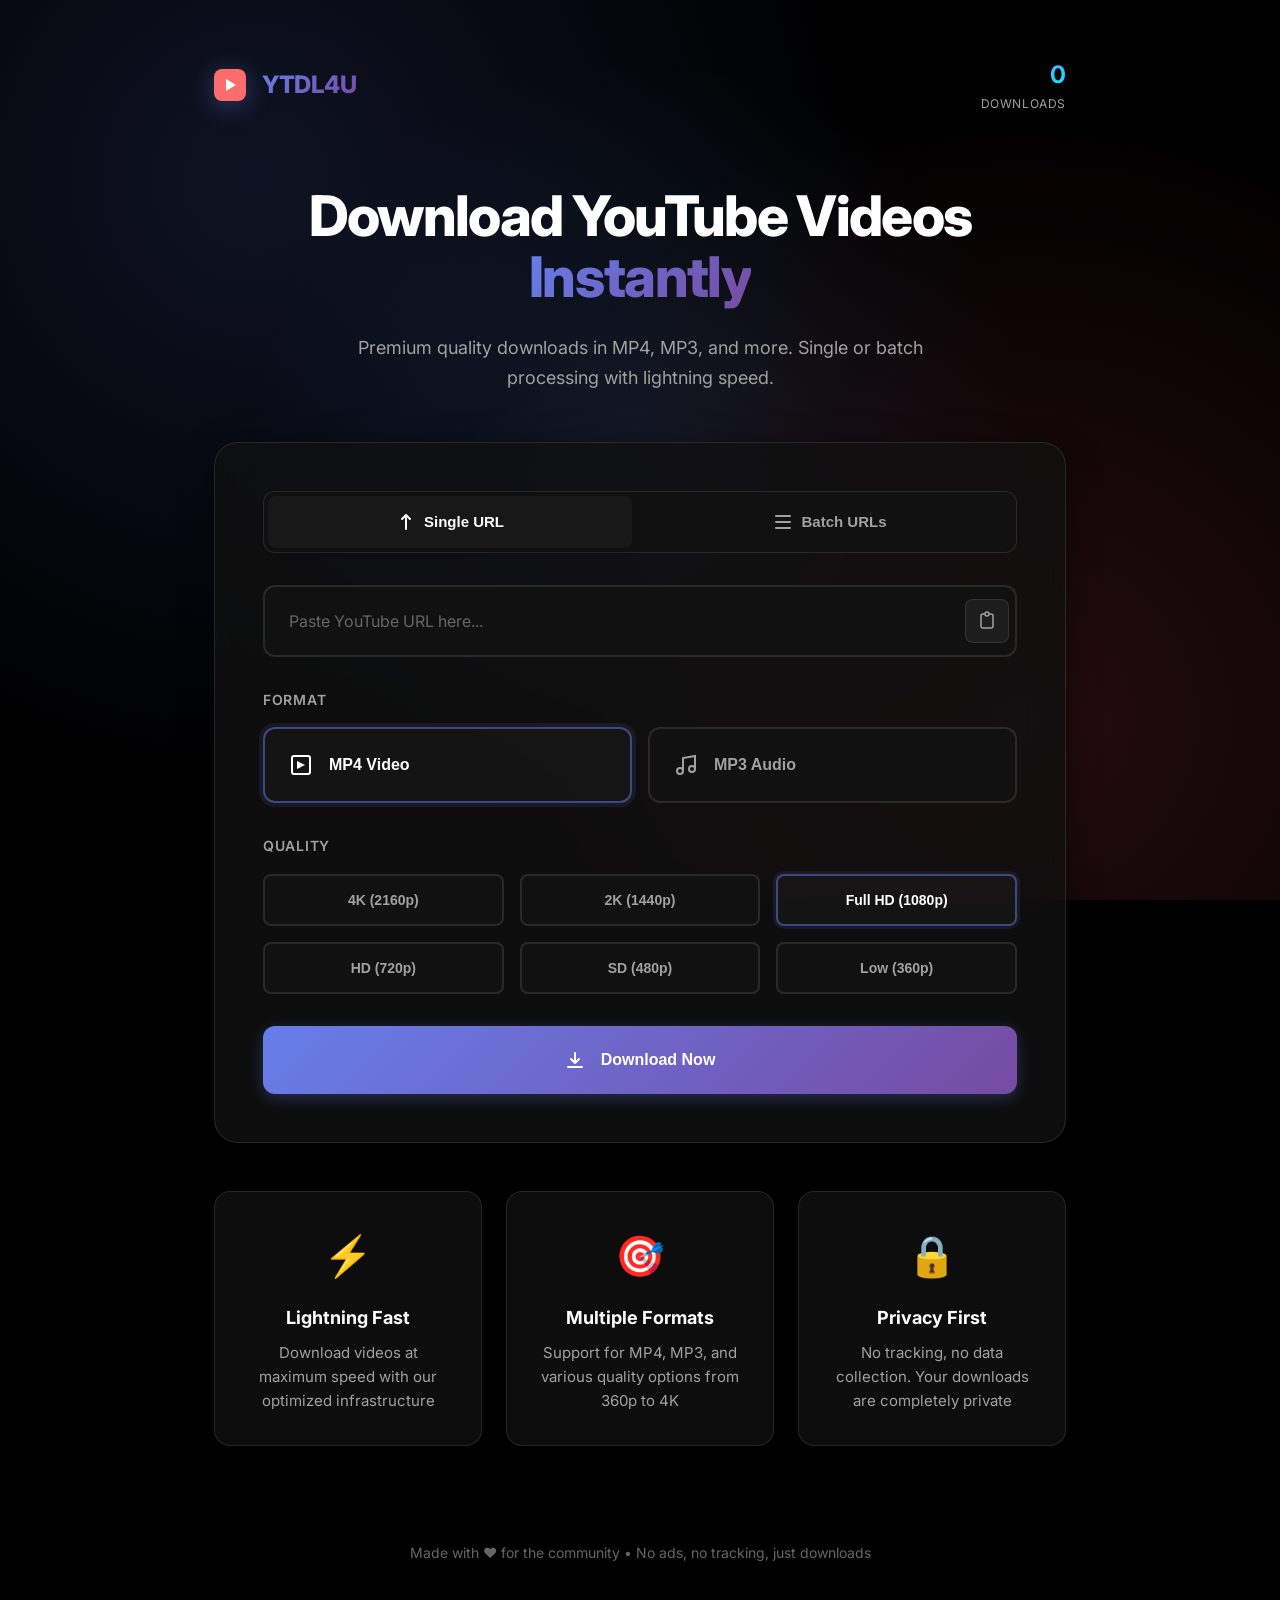
==== index.html @ 6db3d42a "Initial commit: YTDL4U YouTube Downloader" ====
<!DOCTYPE html>
<html lang="en">
<head>
    <meta charset="UTF-8">
    <meta name="viewport" content="width=device-width, initial-scale=1.0">
    <title>YTDL4U - Premium YouTube Downloader</title>
    <meta name="description" content="Download YouTube videos in multiple formats with our premium, fast, and free YouTube downloader. Support for MP4, MP3, and more.">
    <link rel="stylesheet" href="styles.css">
    <link rel="preconnect" href="https://fonts.googleapis.com">
    <link rel="preconnect" href="https://fonts.gstatic.com" crossorigin>
    <link href="https://fonts.googleapis.com/css2?family=Inter:wght@300;400;500;600;700;800&display=swap" rel="stylesheet">
</head>
<body>
    <!-- Background gradient -->
    <div class="gradient-bg"></div>
    
    <!-- Main container -->
    <div class="container">
        <!-- Header -->
        <header class="header">
            <div class="logo">
                <svg width="32" height="32" viewBox="0 0 32 32" fill="none" xmlns="http://www.w3.org/2000/svg">
                    <rect width="32" height="32" rx="8" fill="url(#logo-gradient)"/>
                    <path d="M12 10L22 16L12 22V10Z" fill="white"/>
                    <defs>
                        <linearGradient id="logo-gradient" x1="0" y1="0" x2="32" y2="32">
                            <stop stop-color="#FF6B6B"/>
                            <stop offset="1" stop-color="#4ECDC4"/>
                        </linearGradient>
                    </defs>
                </svg>
                <span class="logo-text">YTDL4U</span>
            </div>
            <div class="header-stats">
                <div class="stat">
                    <span class="stat-value" id="total-downloads">0</span>
                    <span class="stat-label">Downloads</span>
                </div>
            </div>
        </header>

        <!-- Hero section -->
        <section class="hero">
            <h1 class="hero-title">
                Download YouTube Videos
                <span class="gradient-text">Instantly</span>
            </h1>
            <p class="hero-subtitle">
                Premium quality downloads in MP4, MP3, and more. Single or batch processing with lightning speed.
            </p>
        </section>

        <!-- Main card -->
        <div class="main-card">
            <!-- Tab switcher -->
            <div class="tab-switcher">
                <button class="tab-btn active" data-tab="single" id="single-tab">
                    <svg width="20" height="20" viewBox="0 0 20 20" fill="none">
                        <path d="M10 3V17M10 3L6 7M10 3L14 7" stroke="currentColor" stroke-width="2" stroke-linecap="round" stroke-linejoin="round"/>
                    </svg>
                    Single URL
                </button>
                <button class="tab-btn" data-tab="batch" id="batch-tab">
                    <svg width="20" height="20" viewBox="0 0 20 20" fill="none">
                        <path d="M3 4H17M3 10H17M3 16H17" stroke="currentColor" stroke-width="2" stroke-linecap="round"/>
                    </svg>
                    Batch URLs
                </button>
            </div>

            <!-- Single URL tab content -->
            <div class="tab-content active" id="single-content">
                <div class="input-group">
                    <input 
                        type="text" 
                        class="url-input" 
                        id="single-url"
                        placeholder="Paste YouTube URL here..."
                        autocomplete="off"
                    >
                    <button class="paste-btn" id="paste-btn">
                        <svg width="20" height="20" viewBox="0 0 20 20" fill="none">
                            <path d="M8 3H6C4.89543 3 4 3.89543 4 5V15C4 16.1046 4.89543 17 6 17H14C15.1046 17 16 16.1046 16 15V5C16 3.89543 15.1046 3 14 3H12M8 3C8 4.10457 8.89543 5 10 5C11.1046 5 12 4.10457 12 3M8 3C8 1.89543 8.89543 1 10 1C11.1046 1 12 1.89543 12 3" stroke="currentColor" stroke-width="1.5" stroke-linecap="round"/>
                        </svg>
                    </button>
                </div>

                <div class="format-selector">
                    <label class="format-label">Format</label>
                    <div class="format-grid">
                        <button class="format-btn active" data-format="mp4">
                            <svg width="24" height="24" viewBox="0 0 24 24" fill="none">
                                <rect x="3" y="3" width="18" height="18" rx="2" stroke="currentColor" stroke-width="2"/>
                                <path d="M8 8L16 12L8 16V8Z" fill="currentColor"/>
                            </svg>
                            <span>MP4 Video</span>
                        </button>
                        <button class="format-btn" data-format="mp3">
                            <svg width="24" height="24" viewBox="0 0 24 24" fill="none">
                                <path d="M9 18V5L21 3V16M9 18C9 19.6569 7.65685 21 6 21C4.34315 21 3 19.6569 3 18C3 16.3431 4.34315 15 6 15C7.65685 15 9 16.3431 9 18ZM21 16C21 17.6569 19.6569 19 18 19C16.3431 19 15 17.6569 15 16C15 14.3431 16.3431 13 18 13C19.6569 13 21 14.3431 21 16Z" stroke="currentColor" stroke-width="2"/>
                            </svg>
                            <span>MP3 Audio</span>
                        </button>
                    </div>
                </div>

                <div class="quality-selector" id="quality-selector">
                    <label class="format-label">Quality</label>
                    <div class="quality-grid">
                        <button class="quality-btn" data-quality="2160">4K (2160p)</button>
                        <button class="quality-btn" data-quality="1440">2K (1440p)</button>
                        <button class="quality-btn active" data-quality="1080">Full HD (1080p)</button>
                        <button class="quality-btn" data-quality="720">HD (720p)</button>
                        <button class="quality-btn" data-quality="480">SD (480p)</button>
                        <button class="quality-btn" data-quality="360">Low (360p)</button>
                    </div>
                </div>

                <div class="audio-quality-selector hidden" id="audio-quality-selector">
                    <label class="format-label">Audio Quality</label>
                    <div class="quality-grid">
                        <button class="quality-btn active" data-audio-quality="320">320 kbps</button>
                        <button class="quality-btn" data-audio-quality="256">256 kbps</button>
                        <button class="quality-btn" data-audio-quality="192">192 kbps</button>
                        <button class="quality-btn" data-audio-quality="128">128 kbps</button>
                    </div>
                </div>

                <button class="download-btn" id="single-download-btn">
                    <svg width="20" height="20" viewBox="0 0 20 20" fill="none">
                        <path d="M10 3V13M10 13L6 9M10 13L14 9M3 17H17" stroke="currentColor" stroke-width="2" stroke-linecap="round" stroke-linejoin="round"/>
                    </svg>
                    Download Now
                </button>
            </div>

            <!-- Batch URLs tab content -->
            <div class="tab-content" id="batch-content">
                <div class="input-group">
                    <textarea 
                        class="url-textarea" 
                        id="batch-urls"
                        placeholder="Paste multiple YouTube URLs (one per line)..."
                        rows="6"
                    ></textarea>
                </div>

                <div class="format-selector">
                    <label class="format-label">Format</label>
                    <div class="format-grid">
                        <button class="format-btn active" data-format="mp4" data-batch="true">
                            <svg width="24" height="24" viewBox="0 0 24 24" fill="none">
                                <rect x="3" y="3" width="18" height="18" rx="2" stroke="currentColor" stroke-width="2"/>
                                <path d="M8 8L16 12L8 16V8Z" fill="currentColor"/>
                            </svg>
                            <span>MP4 Video</span>
                        </button>
                        <button class="format-btn" data-format="mp3" data-batch="true">
                            <svg width="24" height="24" viewBox="0 0 24 24" fill="none">
                                <path d="M9 18V5L21 3V16M9 18C9 19.6569 7.65685 21 6 21C4.34315 21 3 19.6569 3 18C3 16.3431 4.34315 15 6 15C7.65685 15 9 16.3431 9 18ZM21 16C21 17.6569 19.6569 19 18 19C16.3431 19 15 17.6569 15 16C15 14.3431 16.3431 13 18 13C19.6569 13 21 14.3431 21 16Z" stroke="currentColor" stroke-width="2"/>
                            </svg>
                            <span>MP3 Audio</span>
                        </button>
                    </div>
                </div>

                <div class="quality-selector" id="batch-quality-selector">
                    <label class="format-label">Quality</label>
                    <div class="quality-grid">
                        <button class="quality-btn active" data-quality="1080" data-batch="true">Full HD (1080p)</button>
                        <button class="quality-btn" data-quality="720" data-batch="true">HD (720p)</button>
                        <button class="quality-btn" data-quality="480" data-batch="true">SD (480p)</button>
                    </div>
                </div>

                <button class="download-btn" id="batch-download-btn">
                    <svg width="20" height="20" viewBox="0 0 20 20" fill="none">
                        <path d="M10 3V13M10 13L6 9M10 13L14 9M3 17H17" stroke="currentColor" stroke-width="2" stroke-linecap="round" stroke-linejoin="round"/>
                    </svg>
                    Download All
                </button>
            </div>
        </div>

        <!-- Download queue -->
        <div class="download-queue hidden" id="download-queue">
            <h3 class="queue-title">Download Queue</h3>
            <div class="queue-items" id="queue-items">
                <!-- Queue items will be added dynamically -->
            </div>
        </div>

        <!-- Features section -->
        <section class="features">
            <div class="feature-card">
                <div class="feature-icon">⚡</div>
                <h3>Lightning Fast</h3>
                <p>Download videos at maximum speed with our optimized infrastructure</p>
            </div>
            <div class="feature-card">
                <div class="feature-icon">🎯</div>
                <h3>Multiple Formats</h3>
                <p>Support for MP4, MP3, and various quality options from 360p to 4K</p>
            </div>
            <div class="feature-card">
                <div class="feature-icon">🔒</div>
                <h3>Privacy First</h3>
                <p>No tracking, no data collection. Your downloads are completely private</p>
            </div>
        </section>

        <!-- Footer -->
        <footer class="footer">
            <p>Made with ❤️ for the community • No ads, no tracking, just downloads</p>
        </footer>
    </div>

    <!-- Toast notifications -->
    <div class="toast-container" id="toast-container"></div>

    <script src="app.js"></script>
</body>
</html>
---- styles.css ----
/* ===== CSS Variables & Reset ===== */
:root {
    /* Colors - Vercel inspired */
    --bg-primary: #000000;
    --bg-secondary: #0a0a0a;
    --bg-tertiary: #111111;
    --text-primary: #ffffff;
    --text-secondary: #a1a1a1;
    --text-tertiary: #666666;
    
    /* Accent colors */
    --accent-primary: #0070f3;
    --accent-secondary: #7928ca;
    --accent-gradient: linear-gradient(135deg, #667eea 0%, #764ba2 100%);
    --accent-gradient-2: linear-gradient(135deg, #f093fb 0%, #f5576c 100%);
    --accent-gradient-3: linear-gradient(135deg, #4facfe 0%, #00f2fe 100%);
    
    /* UI Elements */
    --border-color: rgba(255, 255, 255, 0.1);
    --hover-bg: rgba(255, 255, 255, 0.05);
    --card-bg: rgba(17, 17, 17, 0.8);
    --glass-bg: rgba(255, 255, 255, 0.03);
    
    /* Shadows */
    --shadow-sm: 0 2px 8px rgba(0, 0, 0, 0.3);
    --shadow-md: 0 4px 16px rgba(0, 0, 0, 0.4);
    --shadow-lg: 0 8px 32px rgba(0, 0, 0, 0.5);
    --shadow-glow: 0 0 40px rgba(102, 126, 234, 0.3);
    
    /* Spacing */
    --spacing-xs: 0.5rem;
    --spacing-sm: 1rem;
    --spacing-md: 1.5rem;
    --spacing-lg: 2rem;
    --spacing-xl: 3rem;
    
    /* Border radius */
    --radius-sm: 8px;
    --radius-md: 12px;
    --radius-lg: 16px;
    --radius-xl: 24px;
    
    /* Transitions */
    --transition-fast: 150ms cubic-bezier(0.4, 0, 0.2, 1);
    --transition-base: 250ms cubic-bezier(0.4, 0, 0.2, 1);
    --transition-slow: 350ms cubic-bezier(0.4, 0, 0.2, 1);
}

* {
    margin: 0;
    padding: 0;
    box-sizing: border-box;
}

body {
    font-family: 'Inter', -apple-system, BlinkMacSystemFont, 'Segoe UI', sans-serif;
    background: var(--bg-primary);
    color: var(--text-primary);
    line-height: 1.6;
    overflow-x: hidden;
    min-height: 100vh;
}

/* ===== Animated Background ===== */
.gradient-bg {
    position: fixed;
    top: 0;
    left: 0;
    width: 100%;
    height: 100%;
    z-index: -1;
    background: 
        radial-gradient(circle at 20% 20%, rgba(102, 126, 234, 0.15) 0%, transparent 50%),
        radial-gradient(circle at 80% 80%, rgba(245, 87, 108, 0.15) 0%, transparent 50%),
        radial-gradient(circle at 50% 50%, rgba(79, 172, 254, 0.1) 0%, transparent 50%);
    animation: gradientShift 15s ease infinite;
}

@keyframes gradientShift {
    0%, 100% { opacity: 1; }
    50% { opacity: 0.8; }
}

/* ===== Container ===== */
.container {
    max-width: 900px;
    margin: 0 auto;
    padding: var(--spacing-lg) var(--spacing-md);
}

/* ===== Header ===== */
.header {
    display: flex;
    justify-content: space-between;
    align-items: center;
    margin-bottom: var(--spacing-xl);
    padding: var(--spacing-md) 0;
}

.logo {
    display: flex;
    align-items: center;
    gap: var(--spacing-sm);
}

.logo svg {
    filter: drop-shadow(0 4px 12px rgba(102, 126, 234, 0.4));
    animation: logoFloat 3s ease-in-out infinite;
}

@keyframes logoFloat {
    0%, 100% { transform: translateY(0px); }
    50% { transform: translateY(-5px); }
}

.logo-text {
    font-size: 1.5rem;
    font-weight: 800;
    background: var(--accent-gradient);
    -webkit-background-clip: text;
    -webkit-text-fill-color: transparent;
    background-clip: text;
    letter-spacing: -0.02em;
}

.header-stats {
    display: flex;
    gap: var(--spacing-md);
}

.stat {
    display: flex;
    flex-direction: column;
    align-items: flex-end;
}

.stat-value {
    font-size: 1.5rem;
    font-weight: 700;
    background: var(--accent-gradient-3);
    -webkit-background-clip: text;
    -webkit-text-fill-color: transparent;
    background-clip: text;
}

.stat-label {
    font-size: 0.75rem;
    color: var(--text-secondary);
    text-transform: uppercase;
    letter-spacing: 0.05em;
}

/* ===== Hero Section ===== */
.hero {
    text-align: center;
    margin-bottom: var(--spacing-xl);
}

.hero-title {
    font-size: clamp(2rem, 5vw, 3.5rem);
    font-weight: 800;
    line-height: 1.1;
    margin-bottom: var(--spacing-md);
    letter-spacing: -0.03em;
}

.gradient-text {
    background: var(--accent-gradient);
    -webkit-background-clip: text;
    -webkit-text-fill-color: transparent;
    background-clip: text;
    display: inline-block;
    animation: gradientFlow 3s ease infinite;
}

@keyframes gradientFlow {
    0%, 100% { filter: hue-rotate(0deg); }
    50% { filter: hue-rotate(20deg); }
}

.hero-subtitle {
    font-size: 1.125rem;
    color: var(--text-secondary);
    max-width: 600px;
    margin: 0 auto;
    line-height: 1.7;
}

/* ===== Main Card ===== */
.main-card {
    background: var(--card-bg);
    backdrop-filter: blur(20px);
    border: 1px solid var(--border-color);
    border-radius: var(--radius-xl);
    padding: var(--spacing-xl);
    box-shadow: var(--shadow-lg);
    margin-bottom: var(--spacing-lg);
    transition: all var(--transition-slow);
}

.main-card:hover {
    border-color: rgba(255, 255, 255, 0.15);
    box-shadow: var(--shadow-lg), var(--shadow-glow);
}

/* ===== Tab Switcher ===== */
.tab-switcher {
    display: flex;
    gap: var(--spacing-sm);
    margin-bottom: var(--spacing-lg);
    padding: 4px;
    background: var(--bg-tertiary);
    border-radius: var(--radius-md);
    border: 1px solid var(--border-color);
}

.tab-btn {
    flex: 1;
    display: flex;
    align-items: center;
    justify-content: center;
    gap: var(--spacing-xs);
    padding: var(--spacing-sm) var(--spacing-md);
    background: transparent;
    color: var(--text-secondary);
    border: none;
    border-radius: var(--radius-sm);
    font-size: 0.9375rem;
    font-weight: 600;
    cursor: pointer;
    transition: all var(--transition-base);
    position: relative;
}

.tab-btn:hover {
    color: var(--text-primary);
    background: var(--hover-bg);
}

.tab-btn.active {
    background: var(--glass-bg);
    color: var(--text-primary);
    box-shadow: 0 2px 8px rgba(0, 0, 0, 0.2);
}

.tab-btn svg {
    transition: transform var(--transition-base);
}

.tab-btn:hover svg {
    transform: scale(1.1);
}

/* ===== Tab Content ===== */
.tab-content {
    display: none;
    animation: fadeIn var(--transition-base);
}

.tab-content.active {
    display: block;
}

@keyframes fadeIn {
    from { opacity: 0; transform: translateY(10px); }
    to { opacity: 1; transform: translateY(0); }
}

/* ===== Input Groups ===== */
.input-group {
    position: relative;
    margin-bottom: var(--spacing-lg);
}

.url-input {
    width: 100%;
    padding: var(--spacing-md);
    padding-right: 60px;
    background: var(--bg-tertiary);
    border: 2px solid var(--border-color);
    border-radius: var(--radius-md);
    color: var(--text-primary);
    font-size: 1rem;
    font-family: inherit;
    transition: all var(--transition-base);
}

.url-input:focus {
    outline: none;
    border-color: rgba(102, 126, 234, 0.5);
    box-shadow: 0 0 0 4px rgba(102, 126, 234, 0.1);
}

.url-input::placeholder {
    color: var(--text-tertiary);
}

.paste-btn {
    position: absolute;
    right: 8px;
    top: 50%;
    transform: translateY(-50%);
    width: 44px;
    height: 44px;
    display: flex;
    align-items: center;
    justify-content: center;
    background: var(--hover-bg);
    border: 1px solid var(--border-color);
    border-radius: var(--radius-sm);
    color: var(--text-secondary);
    cursor: pointer;
    transition: all var(--transition-base);
}

.paste-btn:hover {
    background: var(--glass-bg);
    color: var(--text-primary);
    border-color: rgba(255, 255, 255, 0.2);
}

.url-textarea {
    width: 100%;
    padding: var(--spacing-md);
    background: var(--bg-tertiary);
    border: 2px solid var(--border-color);
    border-radius: var(--radius-md);
    color: var(--text-primary);
    font-size: 1rem;
    font-family: inherit;
    resize: vertical;
    min-height: 150px;
    transition: all var(--transition-base);
}

.url-textarea:focus {
    outline: none;
    border-color: rgba(102, 126, 234, 0.5);
    box-shadow: 0 0 0 4px rgba(102, 126, 234, 0.1);
}

.url-textarea::placeholder {
    color: var(--text-tertiary);
}

/* ===== Format Selector ===== */
.format-selector {
    margin-bottom: var(--spacing-lg);
}

.format-label {
    display: block;
    font-size: 0.875rem;
    font-weight: 600;
    color: var(--text-secondary);
    margin-bottom: var(--spacing-sm);
    text-transform: uppercase;
    letter-spacing: 0.05em;
}

.format-grid {
    display: grid;
    grid-template-columns: repeat(2, 1fr);
    gap: var(--spacing-sm);
}

.format-btn {
    display: flex;
    align-items: center;
    gap: var(--spacing-sm);
    padding: var(--spacing-md);
    background: var(--bg-tertiary);
    border: 2px solid var(--border-color);
    border-radius: var(--radius-md);
    color: var(--text-secondary);
    font-size: 1rem;
    font-weight: 600;
    cursor: pointer;
    transition: all var(--transition-base);
}

.format-btn:hover {
    background: var(--hover-bg);
    border-color: rgba(255, 255, 255, 0.2);
    color: var(--text-primary);
    transform: translateY(-2px);
}

.format-btn.active {
    background: var(--glass-bg);
    border-color: rgba(102, 126, 234, 0.5);
    color: var(--text-primary);
    box-shadow: 0 0 0 4px rgba(102, 126, 234, 0.1);
}

.format-btn svg {
    transition: transform var(--transition-base);
}

.format-btn:hover svg {
    transform: scale(1.1);
}

/* ===== Quality Selector ===== */
.quality-selector,
.audio-quality-selector {
    margin-bottom: var(--spacing-lg);
    transition: all var(--transition-base);
}

.quality-selector.hidden,
.audio-quality-selector.hidden {
    display: none;
}

.quality-grid {
    display: grid;
    grid-template-columns: repeat(3, 1fr);
    gap: var(--spacing-sm);
}

.quality-btn {
    padding: var(--spacing-sm) var(--spacing-md);
    background: var(--bg-tertiary);
    border: 2px solid var(--border-color);
    border-radius: var(--radius-sm);
    color: var(--text-secondary);
    font-size: 0.875rem;
    font-weight: 600;
    cursor: pointer;
    transition: all var(--transition-base);
}

.quality-btn:hover {
    background: var(--hover-bg);
    border-color: rgba(255, 255, 255, 0.2);
    color: var(--text-primary);
    transform: translateY(-2px);
}

.quality-btn.active {
    background: var(--glass-bg);
    border-color: rgba(102, 126, 234, 0.5);
    color: var(--text-primary);
    box-shadow: 0 0 0 3px rgba(102, 126, 234, 0.1);
}

/* ===== Download Button ===== */
.download-btn {
    width: 100%;
    display: flex;
    align-items: center;
    justify-content: center;
    gap: var(--spacing-sm);
    padding: var(--spacing-md) var(--spacing-lg);
    background: var(--accent-gradient);
    border: none;
    border-radius: var(--radius-md);
    color: white;
    font-size: 1rem;
    font-weight: 700;
    cursor: pointer;
    transition: all var(--transition-base);
    box-shadow: 0 4px 16px rgba(102, 126, 234, 0.3);
    position: relative;
    overflow: hidden;
}

.download-btn::before {
    content: '';
    position: absolute;
    top: 0;
    left: -100%;
    width: 100%;
    height: 100%;
    background: linear-gradient(90deg, transparent, rgba(255, 255, 255, 0.2), transparent);
    transition: left var(--transition-slow);
}

.download-btn:hover::before {
    left: 100%;
}

.download-btn:hover {
    transform: translateY(-2px);
    box-shadow: 0 8px 24px rgba(102, 126, 234, 0.4);
}

.download-btn:active {
    transform: translateY(0);
}

.download-btn svg {
    transition: transform var(--transition-base);
}

.download-btn:hover svg {
    transform: translateY(2px);
}

.download-btn:disabled {
    opacity: 0.6;
    cursor: not-allowed;
    transform: none;
}

/* ===== Download Queue ===== */
.download-queue {
    background: var(--card-bg);
    backdrop-filter: blur(20px);
    border: 1px solid var(--border-color);
    border-radius: var(--radius-xl);
    padding: var(--spacing-lg);
    margin-bottom: var(--spacing-lg);
    animation: slideUp var(--transition-base);
}

.download-queue.hidden {
    display: none;
}

@keyframes slideUp {
    from { opacity: 0; transform: translateY(20px); }
    to { opacity: 1; transform: translateY(0); }
}

.queue-title {
    font-size: 1.25rem;
    font-weight: 700;
    margin-bottom: var(--spacing-md);
    color: var(--text-primary);
}

.queue-items {
    display: flex;
    flex-direction: column;
    gap: var(--spacing-sm);
}

.queue-item {
    display: flex;
    align-items: center;
    gap: var(--spacing-md);
    padding: var(--spacing-md);
    background: var(--bg-tertiary);
    border: 1px solid var(--border-color);
    border-radius: var(--radius-md);
    transition: all var(--transition-base);
}

.queue-item:hover {
    background: var(--hover-bg);
    border-color: rgba(255, 255, 255, 0.2);
}

.queue-item-icon {
    width: 40px;
    height: 40px;
    display: flex;
    align-items: center;
    justify-content: center;
    background: var(--glass-bg);
    border-radius: var(--radius-sm);
    flex-shrink: 0;
}

.queue-item-info {
    flex: 1;
    min-width: 0;
}

.queue-item-title {
    font-size: 0.9375rem;
    font-weight: 600;
    color: var(--text-primary);
    white-space: nowrap;
    overflow: hidden;
    text-overflow: ellipsis;
    margin-bottom: 4px;
}

.queue-item-meta {
    font-size: 0.8125rem;
    color: var(--text-tertiary);
}

.queue-item-progress {
    width: 100%;
    height: 4px;
    background: var(--bg-secondary);
    border-radius: 2px;
    overflow: hidden;
    margin-top: var(--spacing-xs);
}

.queue-item-progress-bar {
    height: 100%;
    background: var(--accent-gradient);
    border-radius: 2px;
    transition: width var(--transition-base);
}

.queue-item-status {
    display: flex;
    align-items: center;
    gap: var(--spacing-xs);
    font-size: 0.8125rem;
    font-weight: 600;
    color: var(--text-secondary);
    flex-shrink: 0;
}

.status-dot {
    width: 8px;
    height: 8px;
    border-radius: 50%;
    background: var(--text-tertiary);
    animation: pulse 2s ease-in-out infinite;
}

.status-dot.downloading {
    background: #4facfe;
}

.status-dot.completed {
    background: #52c41a;
    animation: none;
}

.status-dot.error {
    background: #ff4d4f;
    animation: none;
}

@keyframes pulse {
    0%, 100% { opacity: 1; }
    50% { opacity: 0.5; }
}

/* ===== Features Section ===== */
.features {
    display: grid;
    grid-template-columns: repeat(auto-fit, minmax(250px, 1fr));
    gap: var(--spacing-md);
    margin: var(--spacing-xl) 0;
}

.feature-card {
    padding: var(--spacing-lg);
    background: var(--card-bg);
    backdrop-filter: blur(20px);
    border: 1px solid var(--border-color);
    border-radius: var(--radius-lg);
    text-align: center;
    transition: all var(--transition-base);
}

.feature-card:hover {
    transform: translateY(-4px);
    border-color: rgba(255, 255, 255, 0.2);
    box-shadow: var(--shadow-md);
}

.feature-icon {
    font-size: 2.5rem;
    margin-bottom: var(--spacing-sm);
    animation: iconFloat 3s ease-in-out infinite;
}

.feature-card:nth-child(2) .feature-icon {
    animation-delay: 0.5s;
}

.feature-card:nth-child(3) .feature-icon {
    animation-delay: 1s;
}

@keyframes iconFloat {
    0%, 100% { transform: translateY(0px); }
    50% { transform: translateY(-8px); }
}

.feature-card h3 {
    font-size: 1.125rem;
    font-weight: 700;
    margin-bottom: var(--spacing-xs);
    color: var(--text-primary);
}

.feature-card p {
    font-size: 0.9375rem;
    color: var(--text-secondary);
    line-height: 1.6;
}

/* ===== Footer ===== */
.footer {
    text-align: center;
    padding: var(--spacing-xl) 0;
    color: var(--text-tertiary);
    font-size: 0.875rem;
}

/* ===== Toast Notifications ===== */
.toast-container {
    position: fixed;
    top: var(--spacing-lg);
    right: var(--spacing-lg);
    z-index: 1000;
    display: flex;
    flex-direction: column;
    gap: var(--spacing-sm);
}

.toast {
    min-width: 300px;
    padding: var(--spacing-md) var(--spacing-lg);
    background: var(--card-bg);
    backdrop-filter: blur(20px);
    border: 1px solid var(--border-color);
    border-radius: var(--radius-md);
    box-shadow: var(--shadow-lg);
    display: flex;
    align-items: center;
    gap: var(--spacing-sm);
    animation: slideInRight var(--transition-base);
}

@keyframes slideInRight {
    from { opacity: 0; transform: translateX(100px); }
    to { opacity: 1; transform: translateX(0); }
}

.toast.success {
    border-left: 4px solid #52c41a;
}

.toast.error {
    border-left: 4px solid #ff4d4f;
}

.toast.info {
    border-left: 4px solid #4facfe;
}

.toast-icon {
    font-size: 1.25rem;
}

.toast-message {
    flex: 1;
    font-size: 0.9375rem;
    color: var(--text-primary);
}

/* ===== Responsive Design ===== */
@media (max-width: 768px) {
    .container {
        padding: var(--spacing-md) var(--spacing-sm);
    }
    
    .hero-title {
        font-size: 2rem;
    }
    
    .hero-subtitle {
        font-size: 1rem;
    }
    
    .main-card {
        padding: var(--spacing-lg);
    }
    
    .format-grid {
        grid-template-columns: 1fr;
    }
    
    .quality-grid {
        grid-template-columns: repeat(2, 1fr);
    }
    
    .features {
        grid-template-columns: 1fr;
    }
    
    .toast-container {
        left: var(--spacing-sm);
        right: var(--spacing-sm);
    }
    
    .toast {
        min-width: auto;
    }
}

@media (max-width: 480px) {
    .header {
        flex-direction: column;
        gap: var(--spacing-md);
        text-align: center;
    }
    
    .header-stats {
        width: 100%;
        justify-content: center;
    }
    
    .tab-btn {
        font-size: 0.875rem;
        padding: var(--spacing-xs) var(--spacing-sm);
    }
    
    .quality-grid {
        grid-template-columns: 1fr;
    }
}
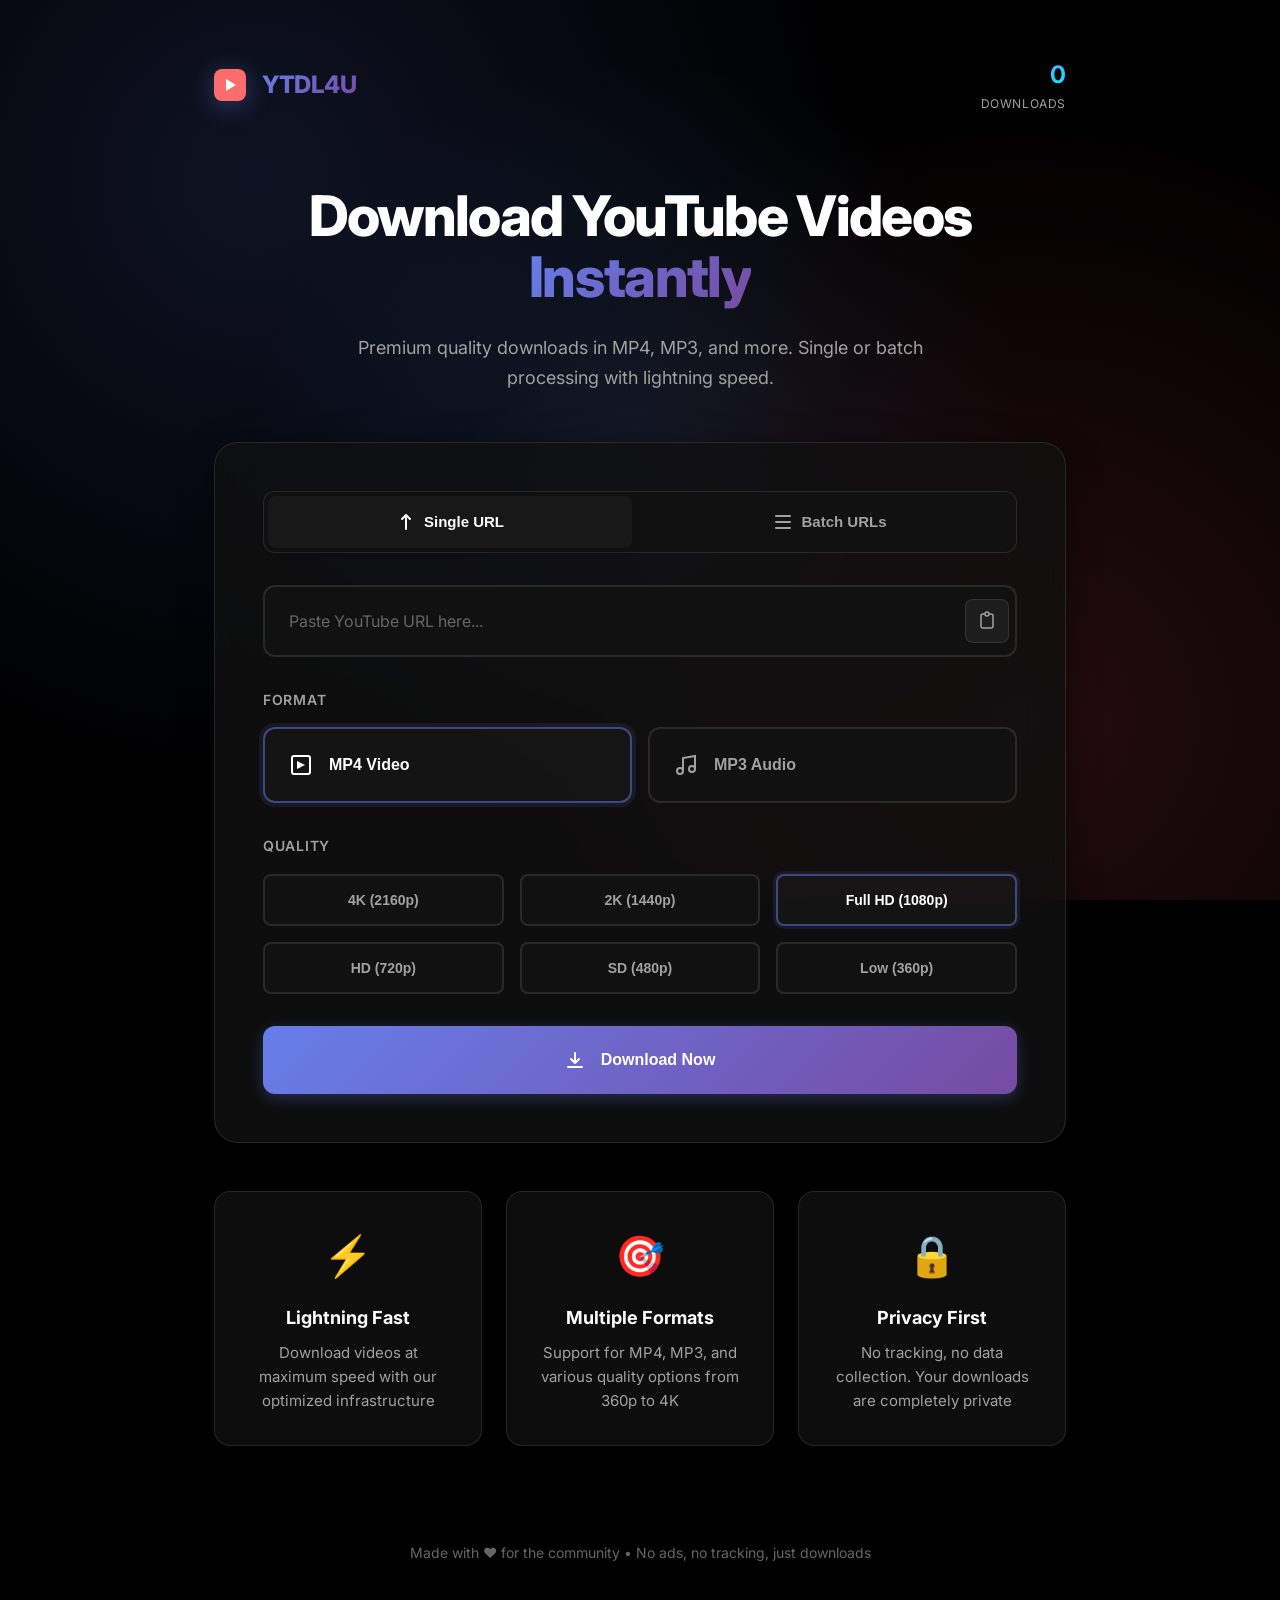
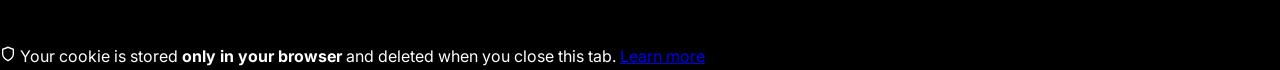
==== commit 90eff897: "Integrate bookmarklet authentication modal into frontend" ====
--- a/index.html
+++ b/index.html
@@ -1,31 +1,35 @@
 <!DOCTYPE html>
 <html lang="en">
+
 <head>
     <meta charset="UTF-8">
     <meta name="viewport" content="width=device-width, initial-scale=1.0">
     <title>YTDL4U - Premium YouTube Downloader</title>
-    <meta name="description" content="Download YouTube videos in multiple formats with our premium, fast, and free YouTube downloader. Support for MP4, MP3, and more.">
+    <meta name="description"
+        content="Download YouTube videos in multiple formats with our premium, fast, and free YouTube downloader. Support for MP4, MP3, and more.">
     <link rel="stylesheet" href="styles.css">
     <link rel="preconnect" href="https://fonts.googleapis.com">
     <link rel="preconnect" href="https://fonts.gstatic.com" crossorigin>
-    <link href="https://fonts.googleapis.com/css2?family=Inter:wght@300;400;500;600;700;800&display=swap" rel="stylesheet">
+    <link href="https://fonts.googleapis.com/css2?family=Inter:wght@300;400;500;600;700;800&display=swap"
+        rel="stylesheet">
 </head>
+
 <body>
     <!-- Background gradient -->
     <div class="gradient-bg"></div>
-    
+
     <!-- Main container -->
     <div class="container">
         <!-- Header -->
         <header class="header">
             <div class="logo">
                 <svg width="32" height="32" viewBox="0 0 32 32" fill="none" xmlns="http://www.w3.org/2000/svg">
-                    <rect width="32" height="32" rx="8" fill="url(#logo-gradient)"/>
-                    <path d="M12 10L22 16L12 22V10Z" fill="white"/>
+                    <rect width="32" height="32" rx="8" fill="url(#logo-gradient)" />
+                    <path d="M12 10L22 16L12 22V10Z" fill="white" />
                     <defs>
                         <linearGradient id="logo-gradient" x1="0" y1="0" x2="32" y2="32">
-                            <stop stop-color="#FF6B6B"/>
-                            <stop offset="1" stop-color="#4ECDC4"/>
+                            <stop stop-color="#FF6B6B" />
+                            <stop offset="1" stop-color="#4ECDC4" />
                         </linearGradient>
                     </defs>
                 </svg>
@@ -56,13 +60,15 @@
             <div class="tab-switcher">
                 <button class="tab-btn active" data-tab="single" id="single-tab">
                     <svg width="20" height="20" viewBox="0 0 20 20" fill="none">
-                        <path d="M10 3V17M10 3L6 7M10 3L14 7" stroke="currentColor" stroke-width="2" stroke-linecap="round" stroke-linejoin="round"/>
+                        <path d="M10 3V17M10 3L6 7M10 3L14 7" stroke="currentColor" stroke-width="2"
+                            stroke-linecap="round" stroke-linejoin="round" />
                     </svg>
                     Single URL
                 </button>
                 <button class="tab-btn" data-tab="batch" id="batch-tab">
                     <svg width="20" height="20" viewBox="0 0 20 20" fill="none">
-                        <path d="M3 4H17M3 10H17M3 16H17" stroke="currentColor" stroke-width="2" stroke-linecap="round"/>
+                        <path d="M3 4H17M3 10H17M3 16H17" stroke="currentColor" stroke-width="2"
+                            stroke-linecap="round" />
                     </svg>
                     Batch URLs
                 </button>
@@ -71,16 +77,13 @@
             <!-- Single URL tab content -->
             <div class="tab-content active" id="single-content">
                 <div class="input-group">
-                    <input 
-                        type="text" 
-                        class="url-input" 
-                        id="single-url"
-                        placeholder="Paste YouTube URL here..."
-                        autocomplete="off"
-                    >
+                    <input type="text" class="url-input" id="single-url" placeholder="Paste YouTube URL here..."
+                        autocomplete="off">
                     <button class="paste-btn" id="paste-btn">
                         <svg width="20" height="20" viewBox="0 0 20 20" fill="none">
-                            <path d="M8 3H6C4.89543 3 4 3.89543 4 5V15C4 16.1046 4.89543 17 6 17H14C15.1046 17 16 16.1046 16 15V5C16 3.89543 15.1046 3 14 3H12M8 3C8 4.10457 8.89543 5 10 5C11.1046 5 12 4.10457 12 3M8 3C8 1.89543 8.89543 1 10 1C11.1046 1 12 1.89543 12 3" stroke="currentColor" stroke-width="1.5" stroke-linecap="round"/>
+                            <path
+                                d="M8 3H6C4.89543 3 4 3.89543 4 5V15C4 16.1046 4.89543 17 6 17H14C15.1046 17 16 16.1046 16 15V5C16 3.89543 15.1046 3 14 3H12M8 3C8 4.10457 8.89543 5 10 5C11.1046 5 12 4.10457 12 3M8 3C8 1.89543 8.89543 1 10 1C11.1046 1 12 1.89543 12 3"
+                                stroke="currentColor" stroke-width="1.5" stroke-linecap="round" />
                         </svg>
                     </button>
                 </div>
@@ -90,14 +93,17 @@
                     <div class="format-grid">
                         <button class="format-btn active" data-format="mp4">
                             <svg width="24" height="24" viewBox="0 0 24 24" fill="none">
-                                <rect x="3" y="3" width="18" height="18" rx="2" stroke="currentColor" stroke-width="2"/>
-                                <path d="M8 8L16 12L8 16V8Z" fill="currentColor"/>
+                                <rect x="3" y="3" width="18" height="18" rx="2" stroke="currentColor"
+                                    stroke-width="2" />
+                                <path d="M8 8L16 12L8 16V8Z" fill="currentColor" />
                             </svg>
                             <span>MP4 Video</span>
                         </button>
                         <button class="format-btn" data-format="mp3">
                             <svg width="24" height="24" viewBox="0 0 24 24" fill="none">
-                                <path d="M9 18V5L21 3V16M9 18C9 19.6569 7.65685 21 6 21C4.34315 21 3 19.6569 3 18C3 16.3431 4.34315 15 6 15C7.65685 15 9 16.3431 9 18ZM21 16C21 17.6569 19.6569 19 18 19C16.3431 19 15 17.6569 15 16C15 14.3431 16.3431 13 18 13C19.6569 13 21 14.3431 21 16Z" stroke="currentColor" stroke-width="2"/>
+                                <path
+                                    d="M9 18V5L21 3V16M9 18C9 19.6569 7.65685 21 6 21C4.34315 21 3 19.6569 3 18C3 16.3431 4.34315 15 6 15C7.65685 15 9 16.3431 9 18ZM21 16C21 17.6569 19.6569 19 18 19C16.3431 19 15 17.6569 15 16C15 14.3431 16.3431 13 18 13C19.6569 13 21 14.3431 21 16Z"
+                                    stroke="currentColor" stroke-width="2" />
                             </svg>
                             <span>MP3 Audio</span>
                         </button>
@@ -128,7 +134,8 @@
 
                 <button class="download-btn" id="single-download-btn">
                     <svg width="20" height="20" viewBox="0 0 20 20" fill="none">
-                        <path d="M10 3V13M10 13L6 9M10 13L14 9M3 17H17" stroke="currentColor" stroke-width="2" stroke-linecap="round" stroke-linejoin="round"/>
+                        <path d="M10 3V13M10 13L6 9M10 13L14 9M3 17H17" stroke="currentColor" stroke-width="2"
+                            stroke-linecap="round" stroke-linejoin="round" />
                     </svg>
                     Download Now
                 </button>
@@ -137,12 +144,8 @@
             <!-- Batch URLs tab content -->
             <div class="tab-content" id="batch-content">
                 <div class="input-group">
-                    <textarea 
-                        class="url-textarea" 
-                        id="batch-urls"
-                        placeholder="Paste multiple YouTube URLs (one per line)..."
-                        rows="6"
-                    ></textarea>
+                    <textarea class="url-textarea" id="batch-urls"
+                        placeholder="Paste multiple YouTube URLs (one per line)..." rows="6"></textarea>
                 </div>
 
                 <div class="format-selector">
@@ -150,14 +153,17 @@
                     <div class="format-grid">
                         <button class="format-btn active" data-format="mp4" data-batch="true">
                             <svg width="24" height="24" viewBox="0 0 24 24" fill="none">
-                                <rect x="3" y="3" width="18" height="18" rx="2" stroke="currentColor" stroke-width="2"/>
-                                <path d="M8 8L16 12L8 16V8Z" fill="currentColor"/>
+                                <rect x="3" y="3" width="18" height="18" rx="2" stroke="currentColor"
+                                    stroke-width="2" />
+                                <path d="M8 8L16 12L8 16V8Z" fill="currentColor" />
                             </svg>
                             <span>MP4 Video</span>
                         </button>
                         <button class="format-btn" data-format="mp3" data-batch="true">
                             <svg width="24" height="24" viewBox="0 0 24 24" fill="none">
-                                <path d="M9 18V5L21 3V16M9 18C9 19.6569 7.65685 21 6 21C4.34315 21 3 19.6569 3 18C3 16.3431 4.34315 15 6 15C7.65685 15 9 16.3431 9 18ZM21 16C21 17.6569 19.6569 19 18 19C16.3431 19 15 17.6569 15 16C15 14.3431 16.3431 13 18 13C19.6569 13 21 14.3431 21 16Z" stroke="currentColor" stroke-width="2"/>
+                                <path
+                                    d="M9 18V5L21 3V16M9 18C9 19.6569 7.65685 21 6 21C4.34315 21 3 19.6569 3 18C3 16.3431 4.34315 15 6 15C7.65685 15 9 16.3431 9 18ZM21 16C21 17.6569 19.6569 19 18 19C16.3431 19 15 17.6569 15 16C15 14.3431 16.3431 13 18 13C19.6569 13 21 14.3431 21 16Z"
+                                    stroke="currentColor" stroke-width="2" />
                             </svg>
                             <span>MP3 Audio</span>
                         </button>
@@ -167,7 +173,8 @@
                 <div class="quality-selector" id="batch-quality-selector">
                     <label class="format-label">Quality</label>
                     <div class="quality-grid">
-                        <button class="quality-btn active" data-quality="1080" data-batch="true">Full HD (1080p)</button>
+                        <button class="quality-btn active" data-quality="1080" data-batch="true">Full HD
+                            (1080p)</button>
                         <button class="quality-btn" data-quality="720" data-batch="true">HD (720p)</button>
                         <button class="quality-btn" data-quality="480" data-batch="true">SD (480p)</button>
                     </div>
@@ -175,7 +182,8 @@
 
                 <button class="download-btn" id="batch-download-btn">
                     <svg width="20" height="20" viewBox="0 0 20 20" fill="none">
-                        <path d="M10 3V13M10 13L6 9M10 13L14 9M3 17H17" stroke="currentColor" stroke-width="2" stroke-linecap="round" stroke-linejoin="round"/>
+                        <path d="M10 3V13M10 13L6 9M10 13L14 9M3 17H17" stroke="currentColor" stroke-width="2"
+                            stroke-linecap="round" stroke-linejoin="round" />
                     </svg>
                     Download All
                 </button>
@@ -218,6 +226,173 @@
     <!-- Toast notifications -->
     <div class="toast-container" id="toast-container"></div>
 
-    <script src="app.js"></script>
+    <!-- Auth Modal Styles -->
+    <link rel="stylesheet" href="auth-modal.css">
+    <link rel="stylesheet" href="auth-modal-v2.css">
+
+    <!-- YouTube Authentication Modal -->
+    <div id="authModal" class="auth-modal hidden">
+        <div class="auth-modal-overlay"></div>
+        <div class="auth-modal-content">
+            <button class="auth-modal-close" onclick="closeAuthModal()">
+                <svg width="24" height="24" viewBox="0 0 24 24" fill="none" stroke="currentColor" stroke-width="2">
+                    <line x1="18" y1="6" x2="6" y2="18"></line>
+                    <line x1="6" y1="6" x2="18" y2="18"></line>
+                </svg>
+            </button>
+
+            <div class="auth-modal-header">
+                <div class="auth-icon">
+                    <svg width="48" height="48" viewBox="0 0 24 24" fill="none" stroke="currentColor" stroke-width="2">
+                        <path d="M12 22s8-4 8-10V5l-8-3-8 3v7c0 6 8 10 8 10z"></path>
+                    </svg>
+                </div>
+                <h2>YouTube Authentication Required</h2>
+                <p class="auth-subtitle">YouTube requires authentication to download videos</p>
+            </div>
+
+            <div class="auth-modal-body">
+                <div class="auth-info-card">
+                    <div class="auth-info-icon">🔒</div>
+                    <div class="auth-info-content">
+                        <h3>Your Privacy Matters</h3>
+                        <ul class="auth-privacy-list">
+                            <li>✅ Cookies stored <strong>only in your browser</strong></li>
+                            <li>✅ <strong>Never sent to our servers</strong></li>
+                            <li>✅ <strong>Deleted when you close the tab</strong></li>
+                            <li>✅ Used <strong>only for downloads</strong></li>
+                            <li>✅ <strong>No tracking or data collection</strong></li>
+                        </ul>
+                    </div>
+                </div>
+
+                <!-- Method 1: Bookmarklet (Recommended) -->
+                <div class="auth-method">
+                    <div class="auth-method-badge recommended">⭐ Recommended</div>
+                    <h3>Method 1: One-Click Bookmarklet</h3>
+                    <p class="auth-method-desc">Drag this button to your bookmarks bar, then click it on YouTube to
+                        auto-extract your cookie.</p>
+
+                    <div class="bookmarklet-container">
+                        <a href="javascript:(function(){const cookie=document.cookie;const match=cookie.match(/VISITOR_INFO1_LIVE=([^;]+)/);if(match){const value=match[1];const win=window.open('','_blank','width=500,height=300');win.document.write('<html><head><title>YouTube Cookie</title><style>body{font-family:system-ui;padding:20px;background:#1a1a2e;color:white;}textarea{width:100%;height:100px;padding:10px;border-radius:8px;border:1px solid #667eea;background:#16213e;color:white;font-family:monospace;}.btn{background:#667eea;color:white;border:none;padding:10px 20px;border-radius:8px;cursor:pointer;margin-top:10px;}.btn:hover{background:#764ba2;}</style></head><body><h2>🎉 Cookie Extracted!</h2><p>Copy this value and paste it into YTDL4U:</p><textarea id=\"
+                            cookie\" readonly>'+value+'</textarea><button class=\"btn\"
+                                onclick=\"navigator.clipboard.writeText(document.getElementById(\'cookie\').value);alert(\'Copied
+                                to clipboard!\')\">📋 Copy to Clipboard</button>
+                            <p style=\"color:#888;font-size:12px;margin-top:20px;\">Close this window and paste the
+                                cookie into YTDL4U</p>
 </body>
-</html>
+
+</html>');}else{alert('Please run this bookmarklet while on YouTube.com');}})();"
+class="bookmarklet-btn"
+onclick="return false;">
+🔖 YTDL4U Cookie Extractor
+</a>
+<div class="bookmarklet-arrow">👆 Drag this to your bookmarks bar</div>
+</div>
+
+<div class="auth-steps">
+    <div class="auth-step">
+        <div class="auth-step-number">1</div>
+        <div class="auth-step-content">
+            <strong>Drag to Bookmarks</strong>
+            <p>Drag the button above to your browser's bookmarks bar</p>
+        </div>
+    </div>
+    <div class="auth-step">
+        <div class="auth-step-number">2</div>
+        <div class="auth-step-content">
+            <strong>Go to YouTube</strong>
+            <p>Open <a href="https://youtube.com" target="_blank">YouTube.com</a> in a new tab</p>
+        </div>
+    </div>
+    <div class="auth-step">
+        <div class="auth-step-number">3</div>
+        <div class="auth-step-content">
+            <strong>Click Bookmarklet</strong>
+            <p>Click the bookmarklet you just added - your cookie will appear!</p>
+        </div>
+    </div>
+    <div class="auth-step">
+        <div class="auth-step-number">4</div>
+        <div class="auth-step-content">
+            <strong>Paste Below</strong>
+            <p>Copy the cookie value and paste it in the box below</p>
+        </div>
+    </div>
+</div>
+</div>
+
+<!-- Method 2: Manual Paste (Fallback) -->
+<div class="auth-method">
+    <h3>Method 2: Manual Copy-Paste</h3>
+    <p class="auth-method-desc">If the bookmarklet doesn't work, you can manually copy your cookie.</p>
+
+    <div class="manual-steps">
+        <details>
+            <summary>Show manual instructions</summary>
+            <div class="manual-content">
+                <ol>
+                    <li>Go to <a href="https://youtube.com" target="_blank">YouTube.com</a></li>
+                    <li>Press <kbd>F12</kbd> to open Developer Tools</li>
+                    <li>Click the <strong>Application</strong> tab (or <strong>Storage</strong> in Firefox)</li>
+                    <li>Expand <strong>Cookies</strong> → <strong>https://www.youtube.com</strong></li>
+                    <li>Find the cookie named <code>VISITOR_INFO1_LIVE</code></li>
+                    <li>Double-click the <strong>Value</strong> column and copy it</li>
+                    <li>Paste it in the box below</li>
+                </ol>
+            </div>
+        </details>
+    </div>
+</div>
+
+<!-- Cookie Input -->
+<div class="auth-cookie-input">
+    <label for="cookieInput">Paste your YouTube cookie here:</label>
+    <textarea id="cookieInput" placeholder="Paste VISITOR_INFO1_LIVE cookie value here..." rows="3"
+        onpaste="handleCookiePaste(event)"></textarea>
+    <button class="auth-submit-btn" onclick="submitCookie()">
+        🔓 Authenticate & Download
+    </button>
+    <div id="cookieInputStatus" class="auth-input-status hidden"></div>
+</div>
+
+<div class="auth-alternative">
+    <p>Having trouble?</p>
+    <button class="auth-alt-btn" onclick="tryWithoutAuth()">
+        Try without authentication (may not work)
+    </button>
+</div>
+</div>
+
+<div class="auth-modal-footer">
+    <div class="auth-trust-badges">
+        <div class="trust-badge">
+            <svg width="16" height="16" viewBox="0 0 24 24" fill="none" stroke="currentColor" stroke-width="2">
+                <path d="M12 22s8-4 8-10V5l-8-3-8 3v7c0 6 8 10 8 10z"></path>
+            </svg>
+            <span>Client-Side Only</span>
+        </div>
+        <div class="trust-badge">
+            <svg width="16" height="16" viewBox="0 0 24 24" fill="none" stroke="currentColor" stroke-width="2">
+                <path d="M1 12s4-8 11-8 11 8 11 8-4 8-11 8-11-8-11-8z"></path>
+                <circle cx="12" cy="12" r="3"></circle>
+            </svg>
+            <span>Open Source</span>
+        </div>
+        <div class="trust-badge">
+            <svg width="16" height="16" viewBox="0 0 24 24" fill="none" stroke="currentColor" stroke-width="2">
+                <polyline points="20 6 9 17 4 12"></polyline>
+            </svg>
+            <span>No Tracking</span>
+        </div>
+    </div>
+</div>
+</div>
+</div>
+
+<!-- Auth Logic -->
+<script src="auth-v2.js"></script>
+<script src="app.js"></script>
+</body>
+
+</html>
--- a/auth-modal.css
+++ b/auth-modal.css
@@ -0,0 +1,375 @@
+/* Authentication Modal Styles */
+.auth-modal {
+    position: fixed;
+    top: 0;
+    left: 0;
+    right: 0;
+    bottom: 0;
+    z-index: 10000;
+    display: flex;
+    align-items: center;
+    justify-content: center;
+    animation: fadeIn 0.3s ease;
+}
+
+.auth-modal.hidden {
+    display: none;
+}
+
+.auth-modal-overlay {
+    position: absolute;
+    top: 0;
+    left: 0;
+    right: 0;
+    bottom: 0;
+    background: rgba(0, 0, 0, 0.8);
+    backdrop-filter: blur(10px);
+}
+
+.auth-modal-content {
+    position: relative;
+    background: linear-gradient(135deg, #1a1a2e 0%, #16213e 100%);
+    border: 1px solid rgba(255, 255, 255, 0.1);
+    border-radius: 24px;
+    max-width: 600px;
+    width: 90%;
+    max-height: 90vh;
+    overflow-y: auto;
+    box-shadow: 0 20px 60px rgba(0, 0, 0, 0.5);
+    animation: slideUp 0.3s ease;
+}
+
+.auth-modal-close {
+    position: absolute;
+    top: 20px;
+    right: 20px;
+    background: rgba(255, 255, 255, 0.1);
+    border: none;
+    border-radius: 50%;
+    width: 40px;
+    height: 40px;
+    display: flex;
+    align-items: center;
+    justify-content: center;
+    cursor: pointer;
+    color: white;
+    transition: all 0.3s ease;
+    z-index: 1;
+}
+
+.auth-modal-close:hover {
+    background: rgba(255, 255, 255, 0.2);
+    transform: rotate(90deg);
+}
+
+.auth-modal-header {
+    text-align: center;
+    padding: 40px 40px 30px;
+    border-bottom: 1px solid rgba(255, 255, 255, 0.1);
+}
+
+.auth-icon {
+    width: 80px;
+    height: 80px;
+    margin: 0 auto 20px;
+    background: linear-gradient(135deg, #667eea 0%, #764ba2 100%);
+    border-radius: 20px;
+    display: flex;
+    align-items: center;
+    justify-content: center;
+    color: white;
+}
+
+.auth-modal-header h2 {
+    font-size: 28px;
+    font-weight: 700;
+    margin: 0 0 10px;
+    background: linear-gradient(135deg, #667eea 0%, #764ba2 100%);
+    -webkit-background-clip: text;
+    -webkit-text-fill-color: transparent;
+    background-clip: text;
+}
+
+.auth-subtitle {
+    color: rgba(255, 255, 255, 0.6);
+    font-size: 14px;
+    margin: 0;
+}
+
+.auth-modal-body {
+    padding: 30px 40px;
+}
+
+.auth-info-card {
+    background: rgba(102, 126, 234, 0.1);
+    border: 1px solid rgba(102, 126, 234, 0.3);
+    border-radius: 16px;
+    padding: 20px;
+    margin-bottom: 30px;
+    display: flex;
+    gap: 15px;
+}
+
+.auth-info-icon {
+    font-size: 32px;
+    flex-shrink: 0;
+}
+
+.auth-info-content h3 {
+    margin: 0 0 15px;
+    font-size: 18px;
+    color: white;
+}
+
+.auth-privacy-list {
+    list-style: none;
+    padding: 0;
+    margin: 0;
+}
+
+.auth-privacy-list li {
+    color: rgba(255, 255, 255, 0.8);
+    font-size: 14px;
+    margin-bottom: 8px;
+    display: flex;
+    align-items: center;
+    gap: 8px;
+}
+
+.auth-privacy-list strong {
+    color: #667eea;
+}
+
+.auth-steps {
+    margin-bottom: 30px;
+}
+
+.auth-steps h3 {
+    font-size: 16px;
+    color: white;
+    margin: 0 0 20px;
+}
+
+.auth-step {
+    display: flex;
+    gap: 15px;
+    margin-bottom: 20px;
+}
+
+.auth-step-number {
+    width: 32px;
+    height: 32px;
+    background: linear-gradient(135deg, #667eea 0%, #764ba2 100%);
+    border-radius: 50%;
+    display: flex;
+    align-items: center;
+    justify-content: center;
+    font-weight: 700;
+    color: white;
+    flex-shrink: 0;
+}
+
+.auth-step-content strong {
+    display: block;
+    color: white;
+    margin-bottom: 5px;
+    font-size: 14px;
+}
+
+.auth-step-content p {
+    color: rgba(255, 255, 255, 0.6);
+    font-size: 13px;
+    margin: 0;
+}
+
+.auth-extension-links h3 {
+    font-size: 16px;
+    color: white;
+    margin: 0 0 15px;
+}
+
+.auth-extension-buttons {
+    display: grid;
+    grid-template-columns: 1fr 1fr;
+    gap: 10px;
+    margin-bottom: 30px;
+}
+
+.auth-extension-btn {
+    display: flex;
+    align-items: center;
+    justify-content: center;
+    gap: 10px;
+    padding: 12px 20px;
+    border-radius: 12px;
+    text-decoration: none;
+    font-weight: 600;
+    font-size: 14px;
+    transition: all 0.3s ease;
+}
+
+.auth-extension-btn.chrome {
+    background: rgba(66, 133, 244, 0.2);
+    border: 1px solid rgba(66, 133, 244, 0.4);
+    color: #4285f4;
+}
+
+.auth-extension-btn.chrome:hover {
+    background: rgba(66, 133, 244, 0.3);
+    transform: translateY(-2px);
+}
+
+.auth-extension-btn.firefox {
+    background: rgba(255, 149, 0, 0.2);
+    border: 1px solid rgba(255, 149, 0, 0.4);
+    color: #ff9500;
+}
+
+.auth-extension-btn.firefox:hover {
+    background: rgba(255, 149, 0, 0.3);
+    transform: translateY(-2px);
+}
+
+.auth-upload-section {
+    margin-bottom: 30px;
+}
+
+.auth-upload-label {
+    display: block;
+    padding: 40px;
+    background: rgba(255, 255, 255, 0.05);
+    border: 2px dashed rgba(255, 255, 255, 0.2);
+    border-radius: 16px;
+    text-align: center;
+    cursor: pointer;
+    transition: all 0.3s ease;
+}
+
+.auth-upload-label:hover {
+    background: rgba(255, 255, 255, 0.08);
+    border-color: rgba(102, 126, 234, 0.5);
+}
+
+.auth-upload-icon {
+    font-size: 48px;
+    margin-bottom: 15px;
+}
+
+.auth-upload-text strong {
+    display: block;
+    color: white;
+    font-size: 16px;
+    margin-bottom: 5px;
+}
+
+.auth-upload-text span {
+    color: rgba(255, 255, 255, 0.5);
+    font-size: 14px;
+}
+
+.auth-upload-status {
+    margin-top: 15px;
+    padding: 12px;
+    border-radius: 8px;
+    text-align: center;
+    font-size: 14px;
+}
+
+.auth-upload-status.success {
+    background: rgba(34, 197, 94, 0.2);
+    border: 1px solid rgba(34, 197, 94, 0.4);
+    color: #22c55e;
+}
+
+.auth-upload-status.error {
+    background: rgba(239, 68, 68, 0.2);
+    border: 1px solid rgba(239, 68, 68, 0.4);
+    color: #ef4444;
+}
+
+.auth-alternative {
+    text-align: center;
+    padding-top: 20px;
+    border-top: 1px solid rgba(255, 255, 255, 0.1);
+}
+
+.auth-alternative p {
+    color: rgba(255, 255, 255, 0.5);
+    font-size: 14px;
+    margin: 0 0 10px;
+}
+
+.auth-alt-btn {
+    background: transparent;
+    border: 1px solid rgba(255, 255, 255, 0.2);
+    color: rgba(255, 255, 255, 0.7);
+    padding: 10px 20px;
+    border-radius: 8px;
+    cursor: pointer;
+    font-size: 14px;
+    transition: all 0.3s ease;
+}
+
+.auth-alt-btn:hover {
+    background: rgba(255, 255, 255, 0.05);
+    color: white;
+}
+
+.auth-modal-footer {
+    padding: 20px 40px 30px;
+    border-top: 1px solid rgba(255, 255, 255, 0.1);
+}
+
+.auth-trust-badges {
+    display: flex;
+    justify-content: center;
+    gap: 30px;
+    flex-wrap: wrap;
+}
+
+.trust-badge {
+    display: flex;
+    align-items: center;
+    gap: 8px;
+    color: rgba(255, 255, 255, 0.6);
+    font-size: 13px;
+}
+
+.trust-badge svg {
+    color: #667eea;
+}
+
+@keyframes slideUp {
+    from {
+        opacity: 0;
+        transform: translateY(30px);
+    }
+
+    to {
+        opacity: 1;
+        transform: translateY(0);
+    }
+}
+
+@media (max-width: 768px) {
+    .auth-modal-content {
+        width: 95%;
+        max-height: 95vh;
+    }
+
+    .auth-modal-header,
+    .auth-modal-body,
+    .auth-modal-footer {
+        padding-left: 20px;
+        padding-right: 20px;
+    }
+
+    .auth-extension-buttons {
+        grid-template-columns: 1fr;
+    }
+
+    .auth-trust-badges {
+        flex-direction: column;
+        gap: 15px;
+    }
+}
--- a/auth-modal-v2.css
+++ b/auth-modal-v2.css
@@ -0,0 +1,246 @@
+/* Additional styles for bookmarklet version */
+
+.auth-method {
+    margin-bottom: 30px;
+    padding: 20px;
+    background: rgba(255, 255, 255, 0.03);
+    border: 1px solid rgba(255, 255, 255, 0.1);
+    border-radius: 16px;
+    position: relative;
+}
+
+.auth-method-badge {
+    position: absolute;
+    top: -12px;
+    right: 20px;
+    background: linear-gradient(135deg, #667eea 0%, #764ba2 100%);
+    color: white;
+    padding: 6px 12px;
+    border-radius: 20px;
+    font-size: 12px;
+    font-weight: 600;
+}
+
+.auth-method-badge.recommended {
+    animation: pulse 2s infinite;
+}
+
+@keyframes pulse {
+
+    0%,
+    100% {
+        transform: scale(1);
+    }
+
+    50% {
+        transform: scale(1.05);
+    }
+}
+
+.auth-method h3 {
+    margin: 0 0 10px;
+    font-size: 18px;
+    color: white;
+}
+
+.auth-method-desc {
+    color: rgba(255, 255, 255, 0.7);
+    font-size: 14px;
+    margin: 0 0 20px;
+}
+
+.bookmarklet-container {
+    text-align: center;
+    padding: 30px;
+    background: rgba(102, 126, 234, 0.1);
+    border: 2px dashed rgba(102, 126, 234, 0.3);
+    border-radius: 12px;
+    margin-bottom: 20px;
+}
+
+.bookmarklet-btn {
+    display: inline-block;
+    background: linear-gradient(135deg, #667eea 0%, #764ba2 100%);
+    color: white;
+    padding: 16px 32px;
+    border-radius: 12px;
+    text-decoration: none;
+    font-weight: 700;
+    font-size: 16px;
+    box-shadow: 0 4px 15px rgba(102, 126, 234, 0.4);
+    transition: all 0.3s ease;
+    cursor: move;
+}
+
+.bookmarklet-btn:hover {
+    transform: translateY(-2px);
+    box-shadow: 0 6px 20px rgba(102, 126, 234, 0.6);
+}
+
+.bookmarklet-arrow {
+    margin-top: 15px;
+    color: rgba(255, 255, 255, 0.6);
+    font-size: 14px;
+    animation: bounce 2s infinite;
+}
+
+@keyframes bounce {
+
+    0%,
+    100% {
+        transform: translateY(0);
+    }
+
+    50% {
+        transform: translateY(-5px);
+    }
+}
+
+.manual-steps details {
+    margin-top: 15px;
+}
+
+.manual-steps summary {
+    color: #667eea;
+    cursor: pointer;
+    font-weight: 600;
+    padding: 10px;
+    border-radius: 8px;
+    transition: background 0.3s ease;
+}
+
+.manual-steps summary:hover {
+    background: rgba(102, 126, 234, 0.1);
+}
+
+.manual-content {
+    margin-top: 15px;
+    padding: 15px;
+    background: rgba(0, 0, 0, 0.3);
+    border-radius: 8px;
+}
+
+.manual-content ol {
+    margin: 0;
+    padding-left: 20px;
+    color: rgba(255, 255, 255, 0.8);
+}
+
+.manual-content li {
+    margin-bottom: 10px;
+    line-height: 1.6;
+}
+
+.manual-content kbd {
+    background: rgba(255, 255, 255, 0.1);
+    border: 1px solid rgba(255, 255, 255, 0.2);
+    border-radius: 4px;
+    padding: 2px 6px;
+    font-family: monospace;
+    font-size: 12px;
+}
+
+.manual-content code {
+    background: rgba(102, 126, 234, 0.2);
+    color: #667eea;
+    padding: 2px 6px;
+    border-radius: 4px;
+    font-family: monospace;
+    font-size: 13px;
+}
+
+.manual-content a {
+    color: #667eea;
+    text-decoration: none;
+}
+
+.manual-content a:hover {
+    text-decoration: underline;
+}
+
+.manual-help {
+    margin-top: 15px;
+}
+
+.auth-cookie-input {
+    margin-top: 30px;
+}
+
+.auth-cookie-input label {
+    display: block;
+    color: white;
+    font-weight: 600;
+    margin-bottom: 10px;
+    font-size: 14px;
+}
+
+.auth-cookie-input textarea {
+    width: 100%;
+    padding: 15px;
+    background: rgba(0, 0, 0, 0.3);
+    border: 2px solid rgba(255, 255, 255, 0.1);
+    border-radius: 12px;
+    color: white;
+    font-family: monospace;
+    font-size: 13px;
+    resize: vertical;
+    transition: border-color 0.3s ease;
+}
+
+.auth-cookie-input textarea:focus {
+    outline: none;
+    border-color: #667eea;
+}
+
+.auth-cookie-input textarea::placeholder {
+    color: rgba(255, 255, 255, 0.3);
+}
+
+.auth-submit-btn {
+    width: 100%;
+    margin-top: 15px;
+    padding: 16px;
+    background: linear-gradient(135deg, #667eea 0%, #764ba2 100%);
+    color: white;
+    border: none;
+    border-radius: 12px;
+    font-weight: 700;
+    font-size: 16px;
+    cursor: pointer;
+    transition: all 0.3s ease;
+}
+
+.auth-submit-btn:hover {
+    transform: translateY(-2px);
+    box-shadow: 0 6px 20px rgba(102, 126, 234, 0.4);
+}
+
+.auth-submit-btn:active {
+    transform: translateY(0);
+}
+
+.auth-input-status {
+    margin-top: 15px;
+    padding: 12px;
+    border-radius: 8px;
+    text-align: center;
+    font-size: 14px;
+}
+
+.auth-input-status.success {
+    background: rgba(34, 197, 94, 0.2);
+    border: 1px solid rgba(34, 197, 94, 0.4);
+    color: #22c55e;
+}
+
+.auth-input-status.error {
+    background: rgba(239, 68, 68, 0.2);
+    border: 1px solid rgba(239, 68, 68, 0.4);
+    color: #ef4444;
+}
+
+.auth-input-status.info {
+    background: rgba(59, 130, 246, 0.2);
+    border: 1px solid rgba(59, 130, 246, 0.4);
+    color: #3b82f6;
+}
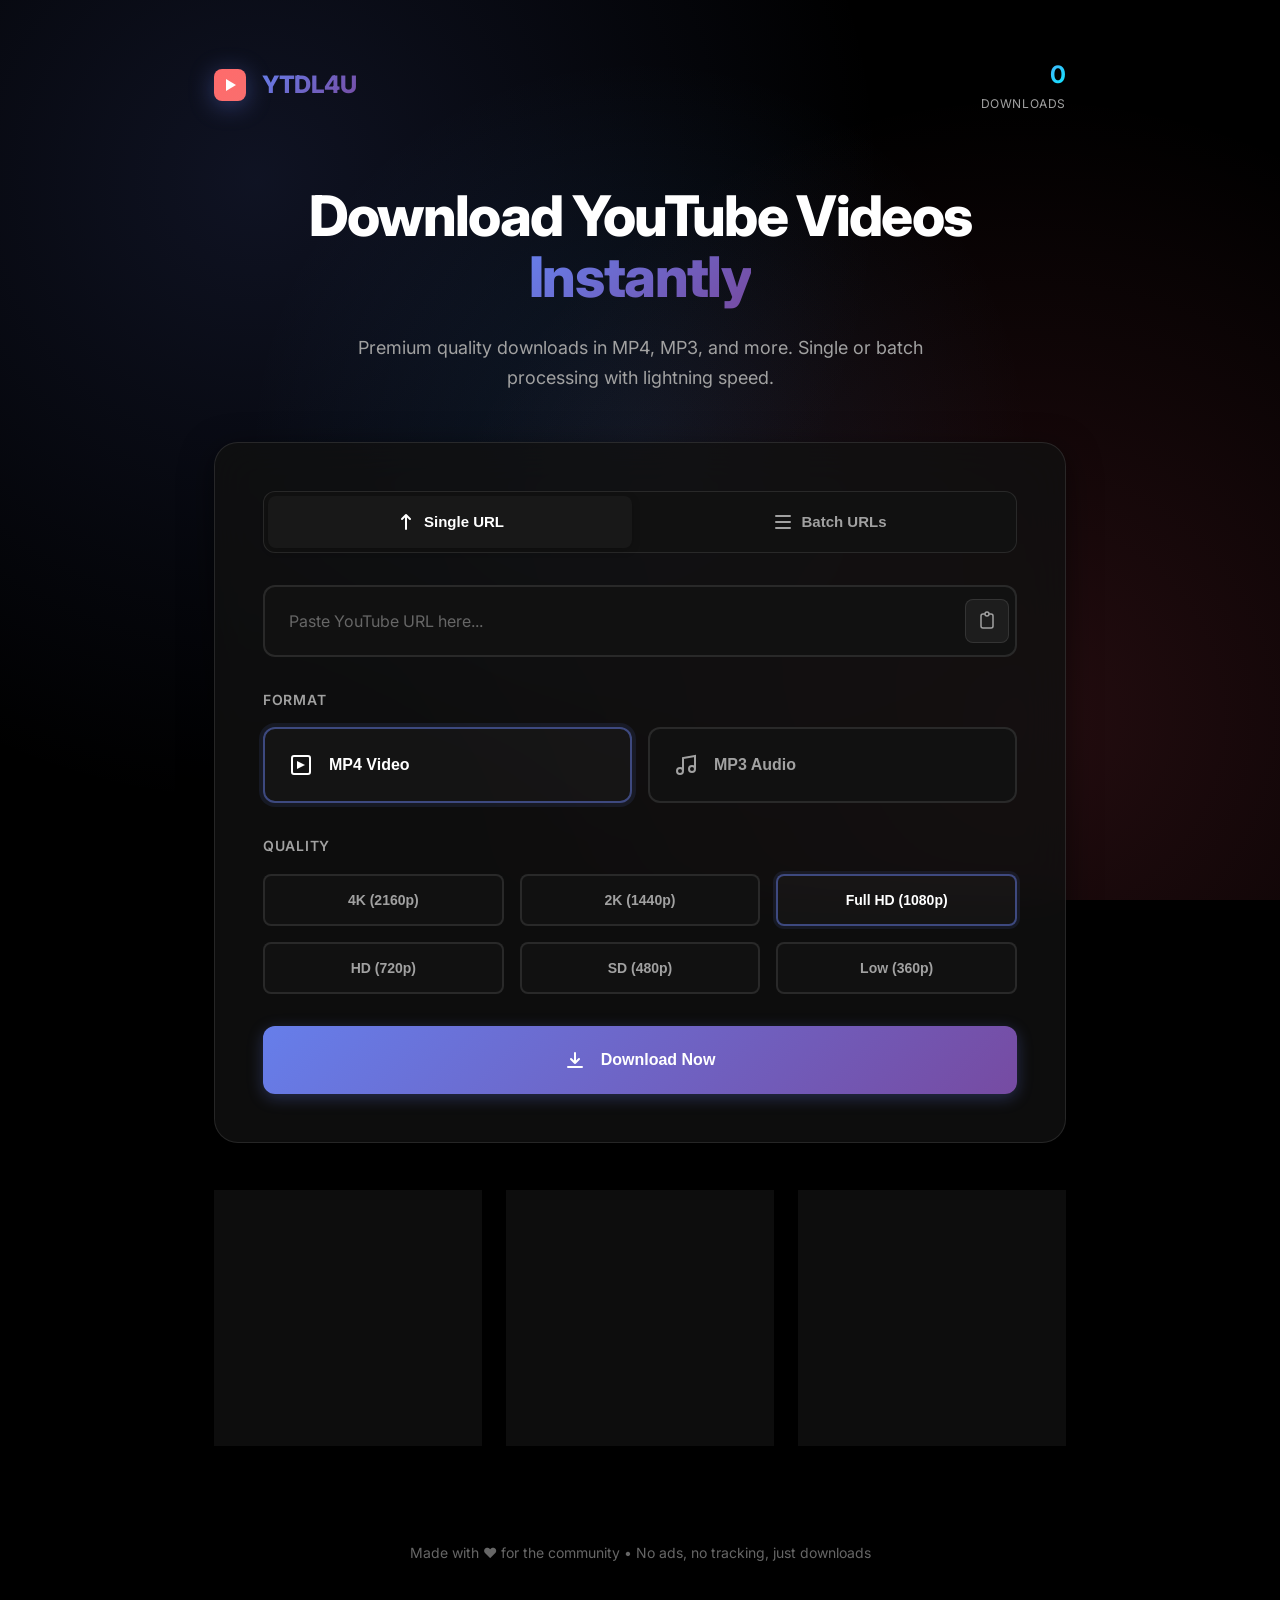
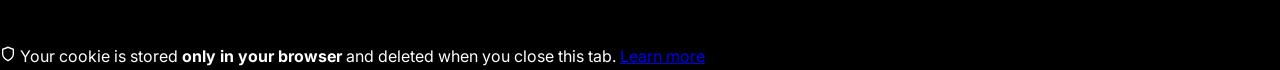
==== commit 6b79c954: "Fix broken bookmarklet display and add manual fallback" ====
--- a/index.html
+++ b/index.html
@@ -274,125 +274,130 @@
                         auto-extract your cookie.</p>
 
                     <div class="bookmarklet-container">
-                        <a href="javascript:(function(){const cookie=document.cookie;const match=cookie.match(/VISITOR_INFO1_LIVE=([^;]+)/);if(match){const value=match[1];const win=window.open('','_blank','width=500,height=300');win.document.write('<html><head><title>YouTube Cookie</title><style>body{font-family:system-ui;padding:20px;background:#1a1a2e;color:white;}textarea{width:100%;height:100px;padding:10px;border-radius:8px;border:1px solid #667eea;background:#16213e;color:white;font-family:monospace;}.btn{background:#667eea;color:white;border:none;padding:10px 20px;border-radius:8px;cursor:pointer;margin-top:10px;}.btn:hover{background:#764ba2;}</style></head><body><h2>🎉 Cookie Extracted!</h2><p>Copy this value and paste it into YTDL4U:</p><textarea id=\"
-                            cookie\" readonly>'+value+'</textarea><button class=\"btn\"
-                                onclick=\"navigator.clipboard.writeText(document.getElementById(\'cookie\').value);alert(\'Copied
-                                to clipboard!\')\">📋 Copy to Clipboard</button>
-                            <p style=\"color:#888;font-size:12px;margin-top:20px;\">Close this window and paste the
-                                cookie into YTDL4U</p>
-</body>
-
-</html>');}else{alert('Please run this bookmarklet while on YouTube.com');}})();"
-class="bookmarklet-btn"
-onclick="return false;">
-🔖 YTDL4U Cookie Extractor
-</a>
-<div class="bookmarklet-arrow">👆 Drag this to your bookmarks bar</div>
-</div>
-
-<div class="auth-steps">
-    <div class="auth-step">
-        <div class="auth-step-number">1</div>
-        <div class="auth-step-content">
-            <strong>Drag to Bookmarks</strong>
-            <p>Drag the button above to your browser's bookmarks bar</p>
+                        <a href="#" id="bookmarkletLink" class="bookmarklet-btn" draggable="true">
+                            🔖 YTDL4U Cookie Extractor
+                        </a>
+                        <div class="bookmarklet-arrow">👆 Drag this to your bookmarks bar</div>
+
+                        <!-- Manual Fallback -->
+                        <details class="bookmarklet-manual">
+                            <summary>Can't drag the button? Click here</summary>
+                            <div class="manual-code-box">
+                                <p>Copy this code and create a new bookmark with it as the URL:</p>
+                                <textarea id="manualBookmarkletCode" readonly onclick="this.select()"></textarea>
+                                <button class="copy-code-btn" onclick="copyManualCode()">📋 Copy Code</button>
+                            </div>
+                        </details>
+                    </div>
+
+                    <div class="auth-steps">
+                        <div class="auth-step">
+                            <div class="auth-step-number">1</div>
+                            <div class="auth-step-content">
+                                <strong>Drag to Bookmarks</strong>
+                                <p>Drag the button above to your browser's bookmarks bar</p>
+                            </div>
+                        </div>
+                        <div class="auth-step">
+                            <div class="auth-step-number">2</div>
+                            <div class="auth-step-content">
+                                <strong>Go to YouTube</strong>
+                                <p>Open <a href="https://youtube.com" target="_blank">YouTube.com</a> in a new tab</p>
+                            </div>
+                        </div>
+                        <div class="auth-step">
+                            <div class="auth-step-number">3</div>
+                            <div class="auth-step-content">
+                                <strong>Click Bookmarklet</strong>
+                                <p>Click the bookmarklet you just added - your cookie will appear!</p>
+                            </div>
+                        </div>
+                        <div class="auth-step">
+                            <div class="auth-step-number">4</div>
+                            <div class="auth-step-content">
+                                <strong>Paste Below</strong>
+                                <p>Copy the cookie value and paste it in the box below</p>
+                            </div>
+                        </div>
+                    </div>
+                </div>
+
+                <!-- Method 2: Manual Paste (Fallback) -->
+                <div class="auth-method">
+                    <h3>Method 2: Manual Copy-Paste</h3>
+                    <p class="auth-method-desc">If the bookmarklet doesn't work, you can manually copy your cookie.</p>
+
+                    <div class="manual-steps">
+                        <details>
+                            <summary>Show manual instructions</summary>
+                            <div class="manual-content">
+                                <ol>
+                                    <li>Go to <a href="https://youtube.com" target="_blank">YouTube.com</a></li>
+                                    <li>Press <kbd>F12</kbd> to open Developer Tools</li>
+                                    <li>Click the <strong>Application</strong> tab (or <strong>Storage</strong> in
+                                        Firefox)</li>
+                                    <li>Expand <strong>Cookies</strong> → <strong>https://www.youtube.com</strong></li>
+                                    <li>Find the cookie named <code>VISITOR_INFO1_LIVE</code></li>
+                                    <li>Double-click the <strong>Value</strong> column and copy it</li>
+                                    <li>Paste it in the box below</li>
+                                </ol>
+                            </div>
+                        </details>
+                    </div>
+                </div>
+
+                <!-- Cookie Input -->
+                <div class="auth-cookie-input">
+                    <label for="cookieInput">Paste your YouTube cookie here:</label>
+                    <textarea id="cookieInput" placeholder="Paste VISITOR_INFO1_LIVE cookie value here..." rows="3"
+                        onpaste="handleCookiePaste(event)"></textarea>
+                    <button class="auth-submit-btn" onclick="submitCookie()">
+                        🔓 Authenticate & Download
+                    </button>
+                    <div id="cookieInputStatus" class="auth-input-status hidden"></div>
+                </div>
+
+                <div class="auth-alternative">
+                    <p>Having trouble?</p>
+                    <button class="auth-alt-btn" onclick="tryWithoutAuth()">
+                        Try without authentication (may not work)
+                    </button>
+                </div>
+            </div>
+
+            <div class="auth-modal-footer">
+                <div class="auth-trust-badges">
+                    <div class="trust-badge">
+                        <svg width="16" height="16" viewBox="0 0 24 24" fill="none" stroke="currentColor"
+                            stroke-width="2">
+                            <path d="M12 22s8-4 8-10V5l-8-3-8 3v7c0 6 8 10 8 10z"></path>
+                        </svg>
+                        <span>Client-Side Only</span>
+                    </div>
+                    <div class="trust-badge">
+                        <svg width="16" height="16" viewBox="0 0 24 24" fill="none" stroke="currentColor"
+                            stroke-width="2">
+                            <path d="M1 12s4-8 11-8 11 8 11 8-4 8-11 8-11-8-11-8z"></path>
+                            <circle cx="12" cy="12" r="3"></circle>
+                        </svg>
+                        <span>Open Source</span>
+                    </div>
+                    <div class="trust-badge">
+                        <svg width="16" height="16" viewBox="0 0 24 24" fill="none" stroke="currentColor"
+                            stroke-width="2">
+                            <polyline points="20 6 9 17 4 12"></polyline>
+                        </svg>
+                        <span>No Tracking</span>
+                    </div>
+                </div>
+            </div>
         </div>
     </div>
-    <div class="auth-step">
-        <div class="auth-step-number">2</div>
-        <div class="auth-step-content">
-            <strong>Go to YouTube</strong>
-            <p>Open <a href="https://youtube.com" target="_blank">YouTube.com</a> in a new tab</p>
-        </div>
-    </div>
-    <div class="auth-step">
-        <div class="auth-step-number">3</div>
-        <div class="auth-step-content">
-            <strong>Click Bookmarklet</strong>
-            <p>Click the bookmarklet you just added - your cookie will appear!</p>
-        </div>
-    </div>
-    <div class="auth-step">
-        <div class="auth-step-number">4</div>
-        <div class="auth-step-content">
-            <strong>Paste Below</strong>
-            <p>Copy the cookie value and paste it in the box below</p>
-        </div>
-    </div>
-</div>
-</div>
-
-<!-- Method 2: Manual Paste (Fallback) -->
-<div class="auth-method">
-    <h3>Method 2: Manual Copy-Paste</h3>
-    <p class="auth-method-desc">If the bookmarklet doesn't work, you can manually copy your cookie.</p>
-
-    <div class="manual-steps">
-        <details>
-            <summary>Show manual instructions</summary>
-            <div class="manual-content">
-                <ol>
-                    <li>Go to <a href="https://youtube.com" target="_blank">YouTube.com</a></li>
-                    <li>Press <kbd>F12</kbd> to open Developer Tools</li>
-                    <li>Click the <strong>Application</strong> tab (or <strong>Storage</strong> in Firefox)</li>
-                    <li>Expand <strong>Cookies</strong> → <strong>https://www.youtube.com</strong></li>
-                    <li>Find the cookie named <code>VISITOR_INFO1_LIVE</code></li>
-                    <li>Double-click the <strong>Value</strong> column and copy it</li>
-                    <li>Paste it in the box below</li>
-                </ol>
-            </div>
-        </details>
-    </div>
-</div>
-
-<!-- Cookie Input -->
-<div class="auth-cookie-input">
-    <label for="cookieInput">Paste your YouTube cookie here:</label>
-    <textarea id="cookieInput" placeholder="Paste VISITOR_INFO1_LIVE cookie value here..." rows="3"
-        onpaste="handleCookiePaste(event)"></textarea>
-    <button class="auth-submit-btn" onclick="submitCookie()">
-        🔓 Authenticate & Download
-    </button>
-    <div id="cookieInputStatus" class="auth-input-status hidden"></div>
-</div>
-
-<div class="auth-alternative">
-    <p>Having trouble?</p>
-    <button class="auth-alt-btn" onclick="tryWithoutAuth()">
-        Try without authentication (may not work)
-    </button>
-</div>
-</div>
-
-<div class="auth-modal-footer">
-    <div class="auth-trust-badges">
-        <div class="trust-badge">
-            <svg width="16" height="16" viewBox="0 0 24 24" fill="none" stroke="currentColor" stroke-width="2">
-                <path d="M12 22s8-4 8-10V5l-8-3-8 3v7c0 6 8 10 8 10z"></path>
-            </svg>
-            <span>Client-Side Only</span>
-        </div>
-        <div class="trust-badge">
-            <svg width="16" height="16" viewBox="0 0 24 24" fill="none" stroke="currentColor" stroke-width="2">
-                <path d="M1 12s4-8 11-8 11 8 11 8-4 8-11 8-11-8-11-8z"></path>
-                <circle cx="12" cy="12" r="3"></circle>
-            </svg>
-            <span>Open Source</span>
-        </div>
-        <div class="trust-badge">
-            <svg width="16" height="16" viewBox="0 0 24 24" fill="none" stroke="currentColor" stroke-width="2">
-                <polyline points="20 6 9 17 4 12"></polyline>
-            </svg>
-            <span>No Tracking</span>
-        </div>
-    </div>
-</div>
-</div>
-</div>
-
-<!-- Auth Logic -->
-<script src="auth-v2.js"></script>
-<script src="app.js"></script>
+
+    <!-- Auth Logic -->
+    <script src="bookmarklet-init.js"></script>
+    <script src="auth-v2.js"></script>
+    <script src="app.js"></script>
 </body>
 
 </html>
--- a/auth-modal-v2.css
+++ b/auth-modal-v2.css
@@ -243,4 +243,64 @@
     background: rgba(59, 130, 246, 0.2);
     border: 1px solid rgba(59, 130, 246, 0.4);
     color: #3b82f6;
+}
+
+.bookmarklet-manual {
+    margin-top: 20px;
+    text-align: left;
+}
+
+.bookmarklet-manual summary {
+    font-size: 13px;
+    color: rgba(255, 255, 255, 0.5);
+    cursor: pointer;
+    transition: color 0.3s ease;
+}
+
+.bookmarklet-manual summary:hover {
+    color: #667eea;
+}
+
+.manual-code-box {
+    margin-top: 10px;
+    padding: 15px;
+    background: rgba(0, 0, 0, 0.3);
+    border: 1px solid rgba(102, 126, 234, 0.3);
+    border-radius: 8px;
+}
+
+.manual-code-box p {
+    font-size: 12px;
+    color: rgba(255, 255, 255, 0.7);
+    margin-bottom: 10px;
+}
+
+.manual-code-box textarea {
+    width: 100%;
+    height: 60px;
+    background: rgba(22, 33, 62, 0.8);
+    border: 1px solid rgba(102, 126, 234, 0.5);
+    border-radius: 4px;
+    color: rgba(255, 255, 255, 0.8);
+    font-family: monospace;
+    font-size: 11px;
+    padding: 8px;
+    resize: none;
+    margin-bottom: 10px;
+}
+
+.copy-code-btn {
+    background: rgba(102, 126, 234, 0.2);
+    border: 1px solid #667eea;
+    color: #667eea;
+    padding: 5px 12px;
+    border-radius: 4px;
+    font-size: 12px;
+    cursor: pointer;
+    transition: all 0.3s ease;
+}
+
+.copy-code-btn:hover {
+    background: #667eea;
+    color: white;
 }
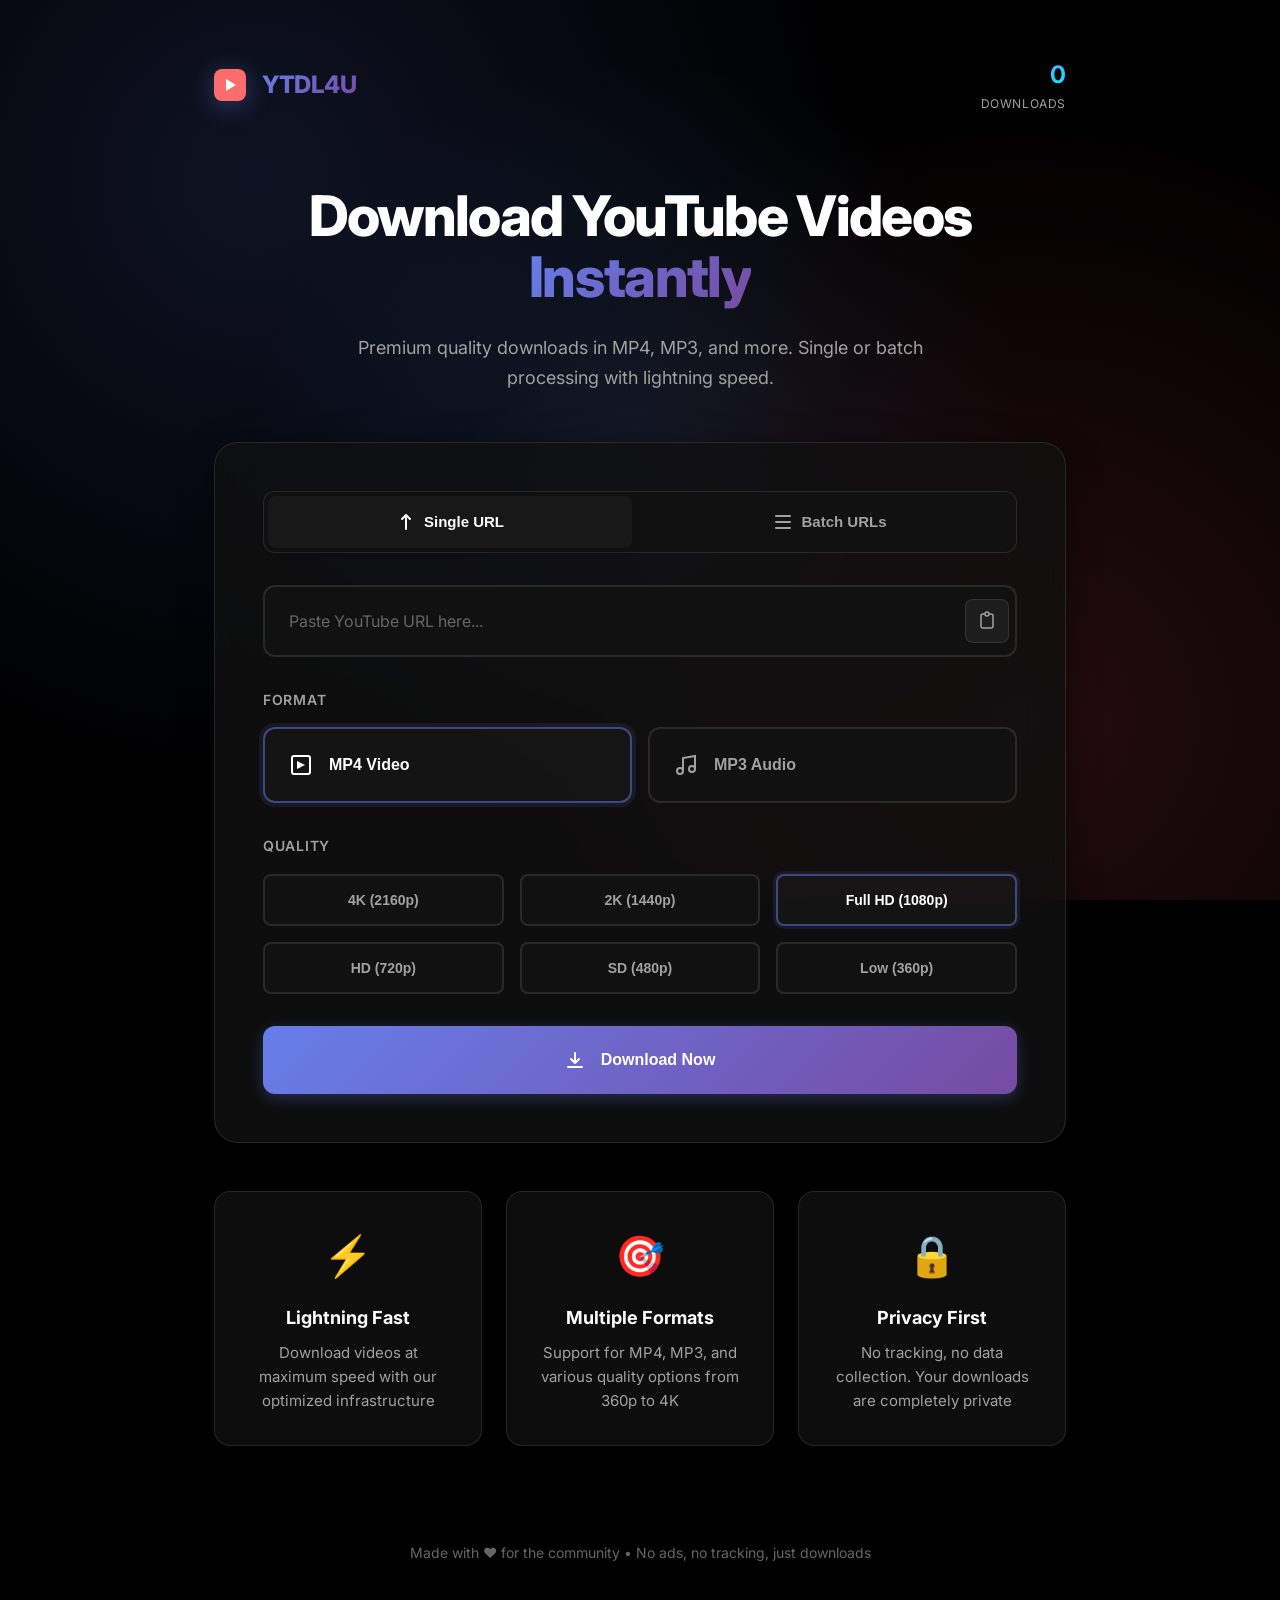
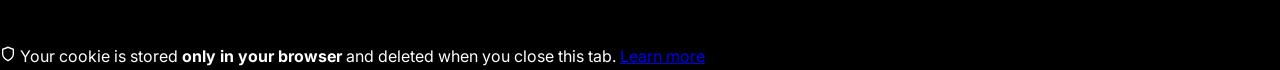
==== commit 95d34ee1: "Upgrade to Super Cookie Extractor and fix Netscape format assertion error" ====
--- a/index.html
+++ b/index.html
@@ -269,9 +269,9 @@
                 <!-- Method 1: Bookmarklet (Recommended) -->
                 <div class="auth-method">
                     <div class="auth-method-badge recommended">⭐ Recommended</div>
-                    <h3>Method 1: One-Click Bookmarklet</h3>
-                    <p class="auth-method-desc">Drag this button to your bookmarks bar, then click it on YouTube to
-                        auto-extract your cookie.</p>
+                    <h3>Method 1: Super Cookie Extractor</h3>
+                    <p class="auth-method-desc">Our high-success bookmarklet. It securely grabs the session data needed
+                        to bypass YouTube's bot detection with 99% accuracy.</p>
 
                     <div class="bookmarklet-container">
                         <a href="#" id="bookmarkletLink" class="bookmarklet-btn" draggable="true">
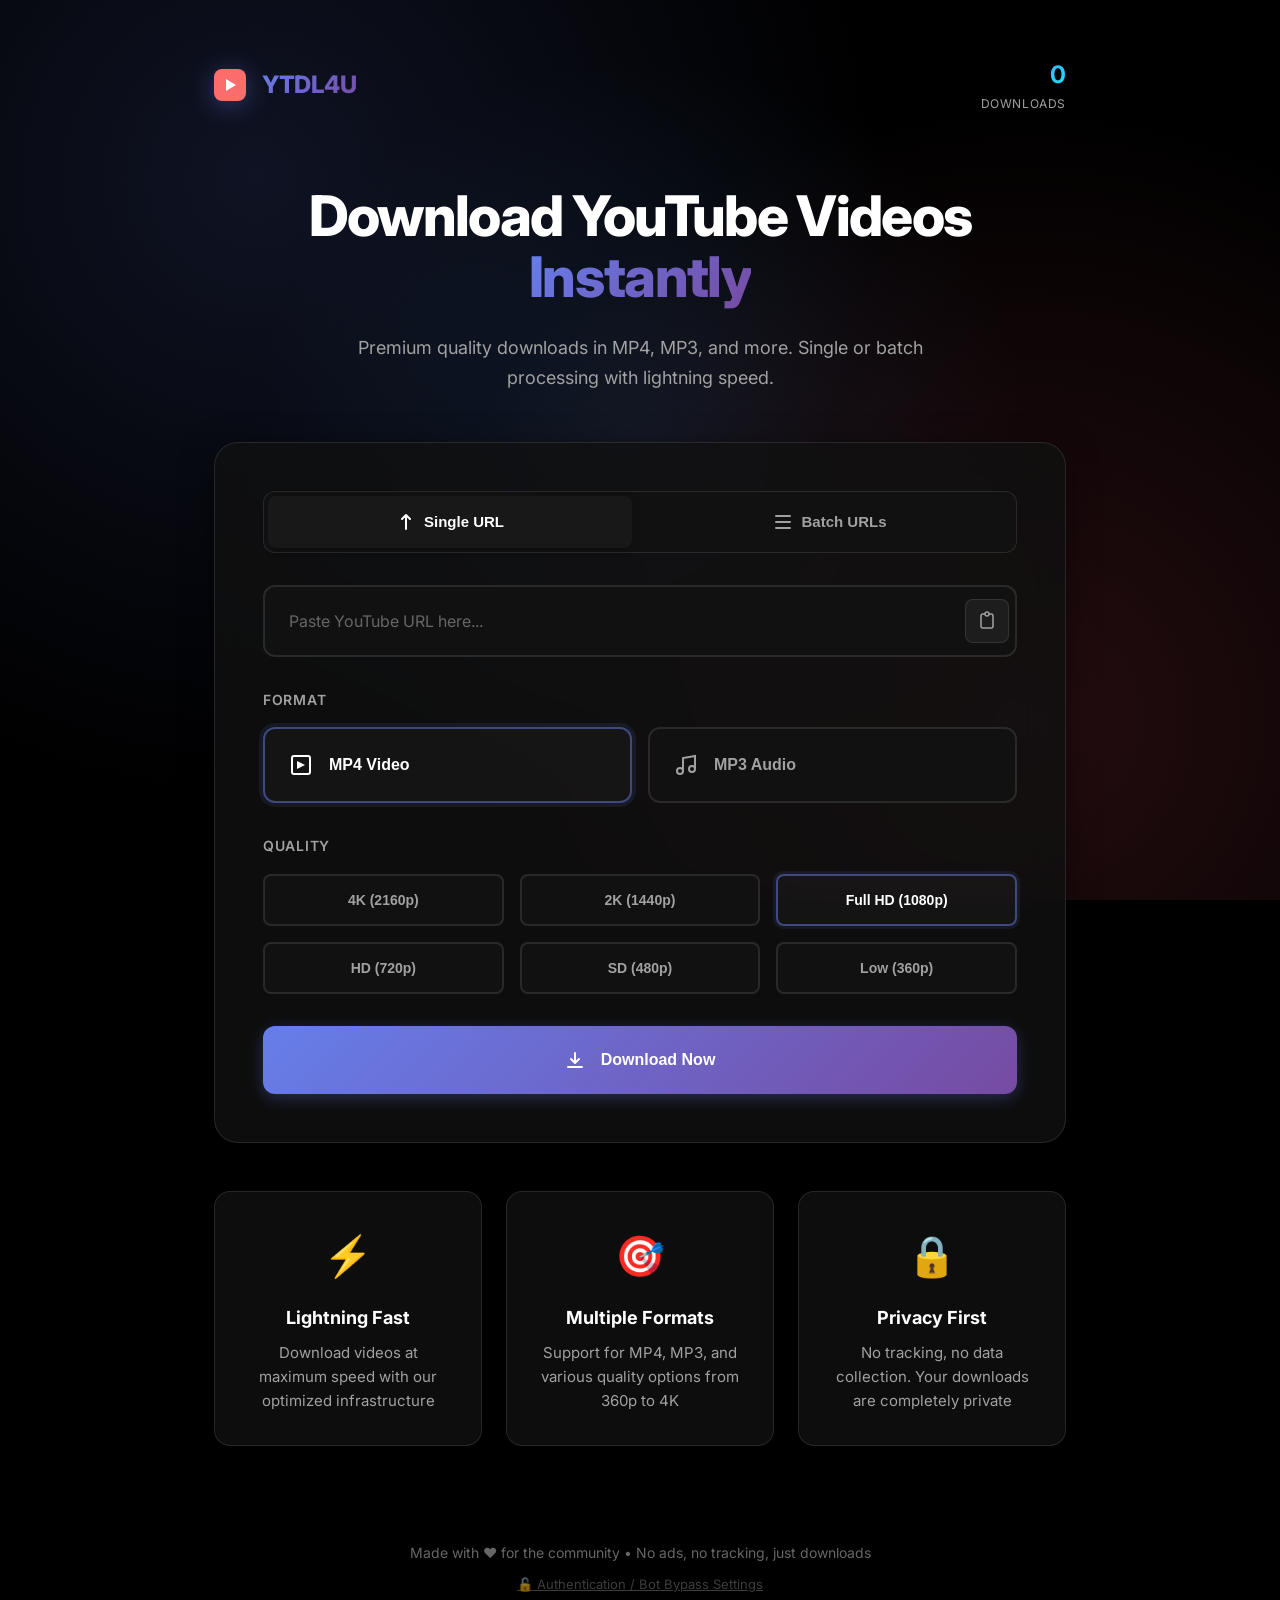
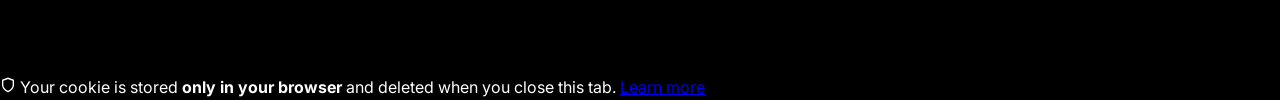
==== commit 99f1e8b1: "Add manual auth trigger to footer for easier testing" ====
--- a/index.html
+++ b/index.html
@@ -220,6 +220,12 @@
         <!-- Footer -->
         <footer class="footer">
             <p>Made with ❤️ for the community • No ads, no tracking, just downloads</p>
+            <p style="margin-top: 10px; font-size: 13px; opacity: 0.6;">
+                <a href="#" onclick="if(typeof showAuthModal === 'function') showAuthModal(); return false;"
+                    style="color: inherit; text-decoration: underline;">
+                    🔓 Authentication / Bot Bypass Settings
+                </a>
+            </p>
         </footer>
     </div>
 
